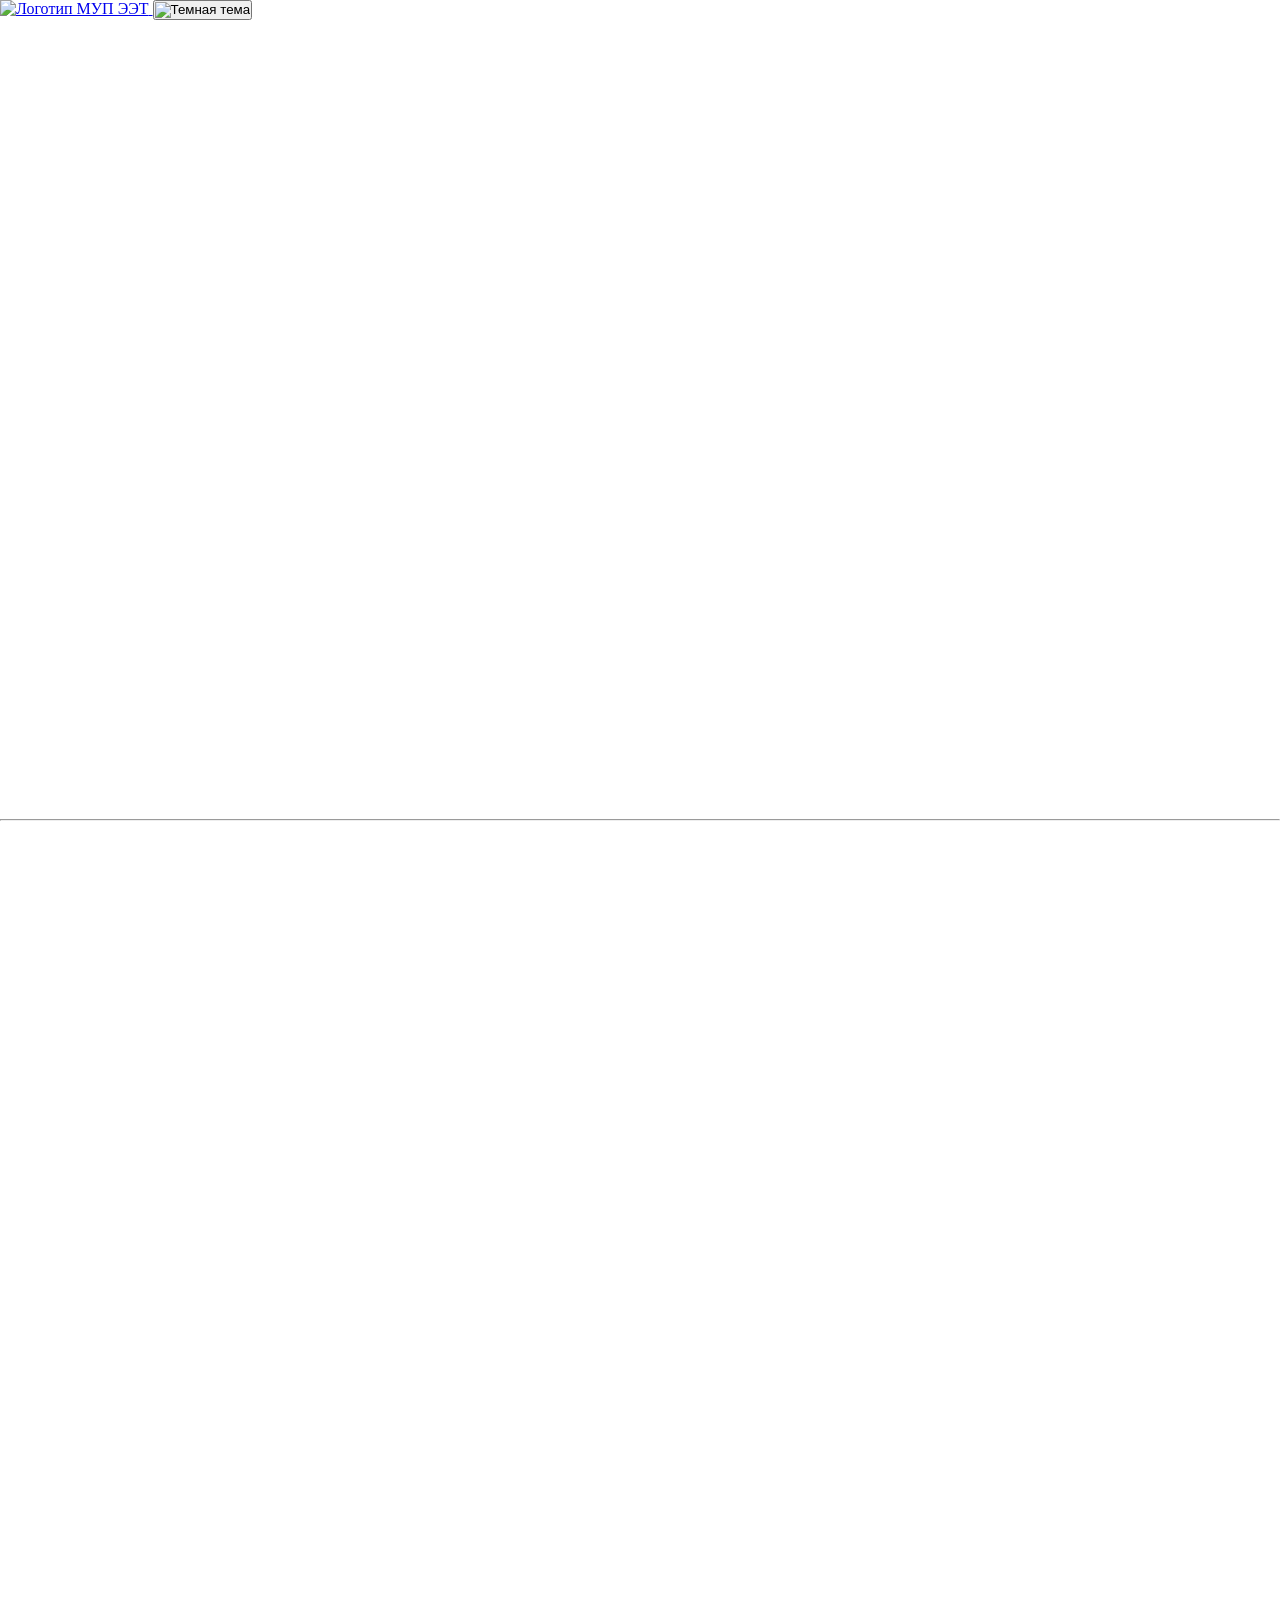
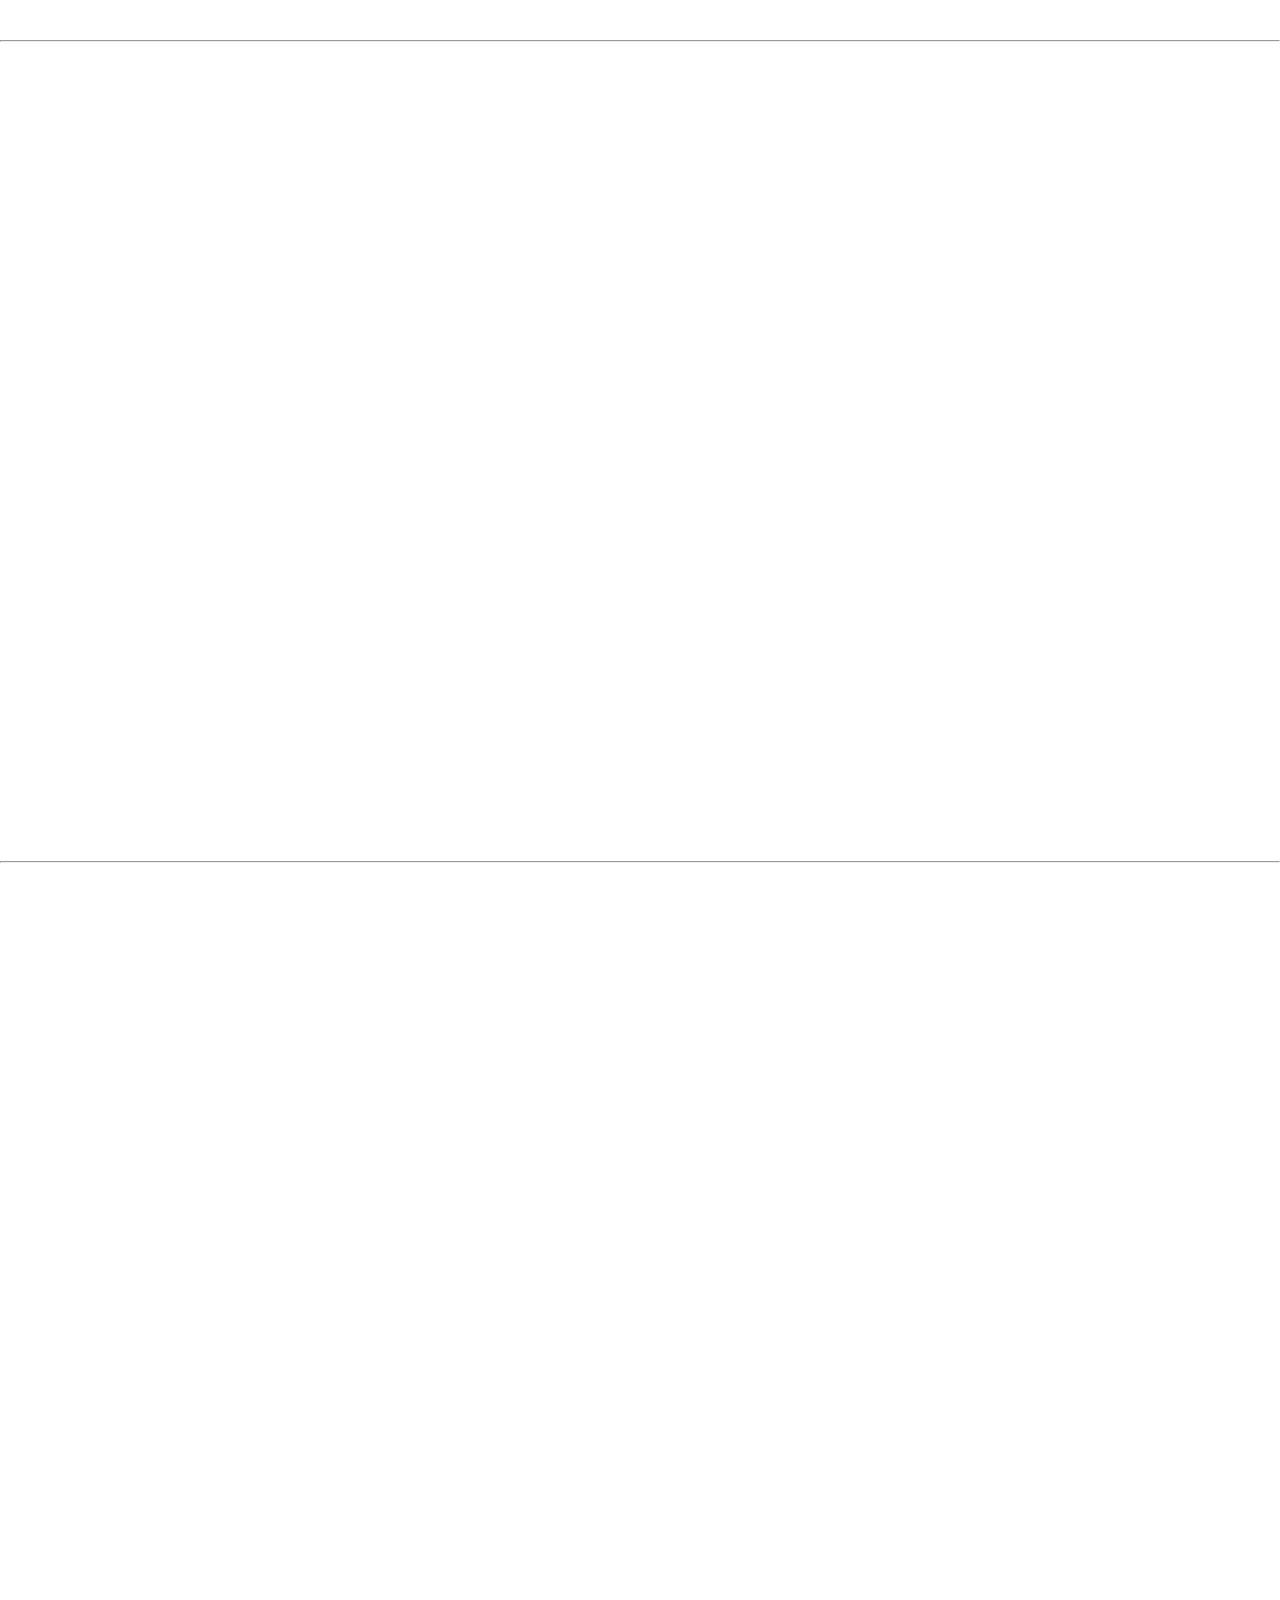
==== src/index.html @ e65d33ad "Initial commit" ====
<!doctype html>

<html lang="ru">
  <head>
    <meta charset="utf-8" />
    <title></title>
    <link rel="stylesheet" href="./assets/styles/style.css" />
  </head>
  <body>
    <header>
      <nav>
        <span id="empty-dark-mode"></span>
        <a href="./index.html" class="logo">
          <img
            class="logo"
            src="./assets/icons/logo-light.svg"
            alt="Логотип МУП ЭЭТ"
          />
        </a>
        <button id="dark-mode-button">
          <img
            id="dark-mode-icon"
            src="./assets/icons/dark-mode.svg"
            alt="Темная тема"
          />
        </button>
      </nav>
    </header>
    <main>
      <section class="screen-info"></section>
      <hr />
      <section class="screen-info"></section>
      <hr />
      <section class="screen-info"></section>
      <hr />
      <section class="screen-info"></section>
      <hr />
      <section class="screen-info"></section>
    </main>
    <footer></footer>

    <script src="./assets/scripts/indexScript.js"></script>
  </body>
</html>
---- src/assets/styles/style.css ----
:root {
}

* {
  box-sizing: border-box;
  margin: 0;
  padding: 0;
}

header {
  height: min(9dvh, 19dvw);
  position: fixed;
  display: flex;
}

nav {
  height: 100%;
}

.screen-info {
  height: 91dvh;
}
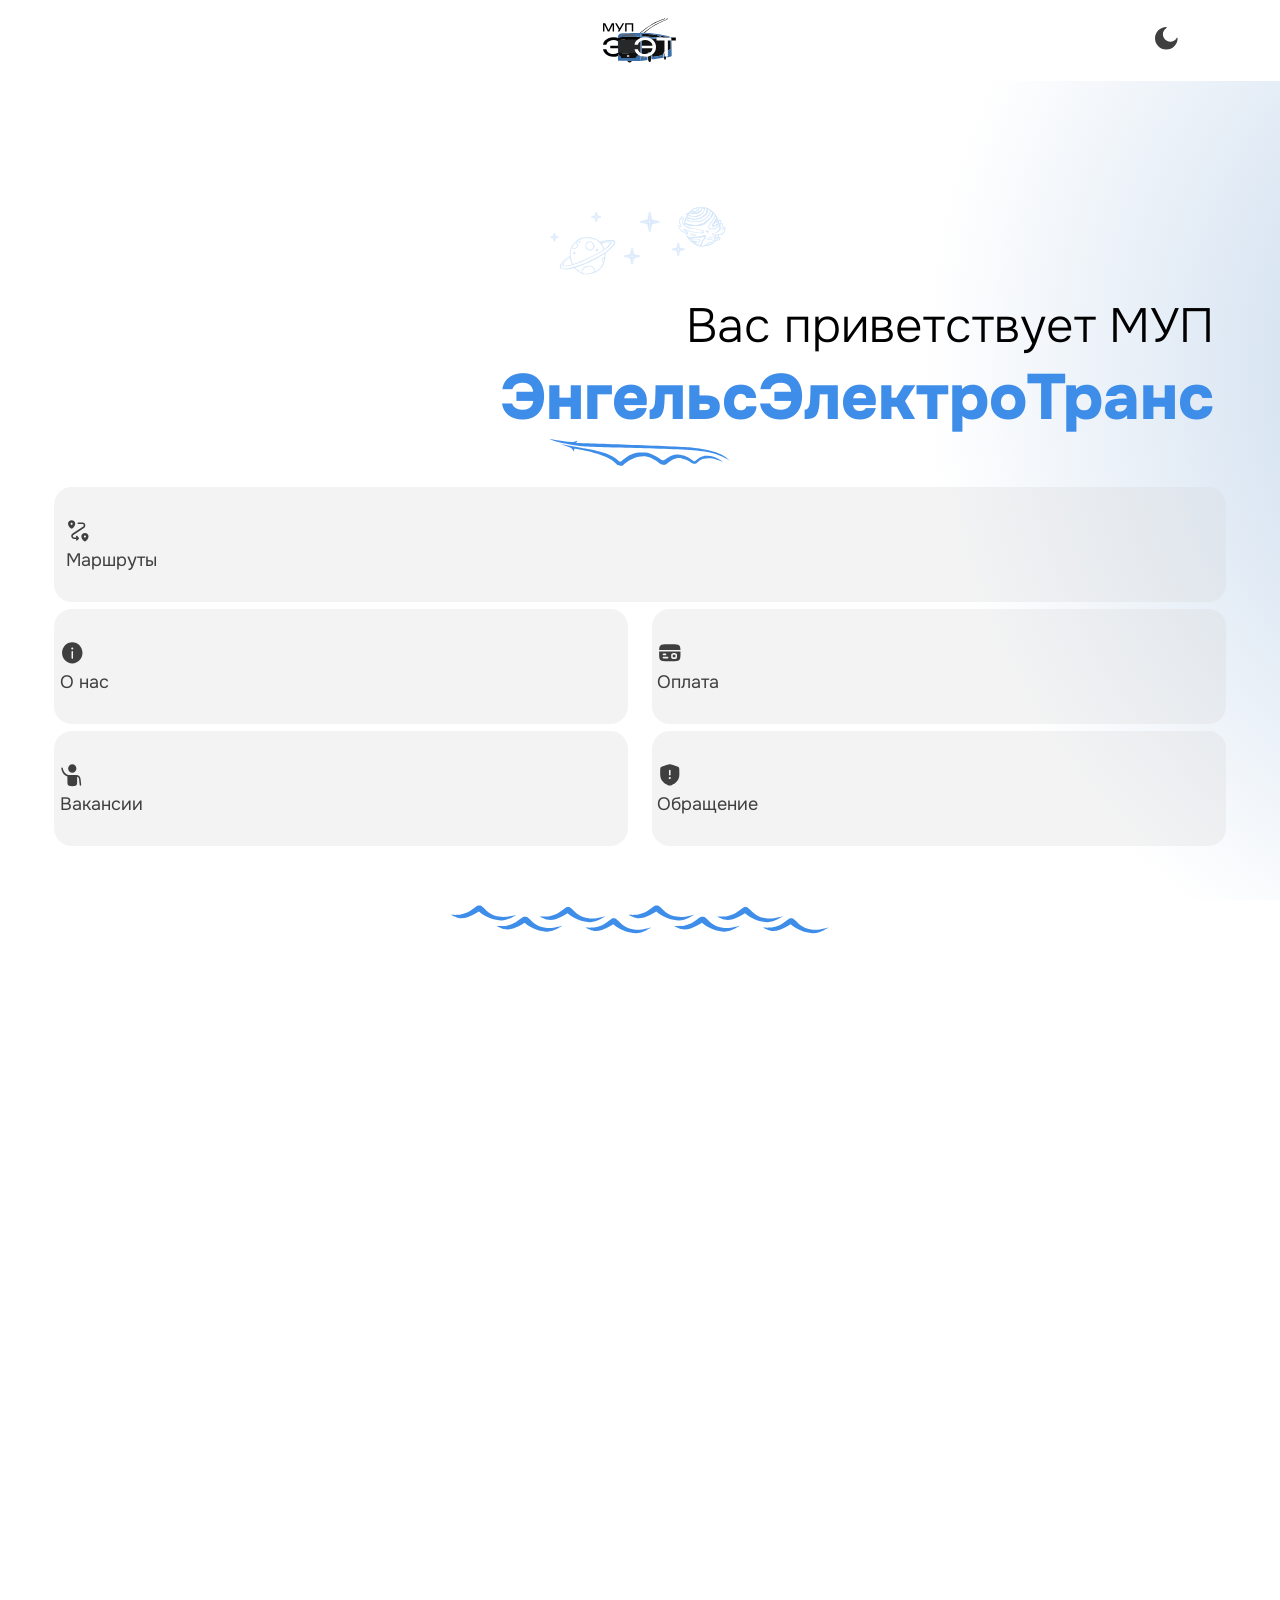
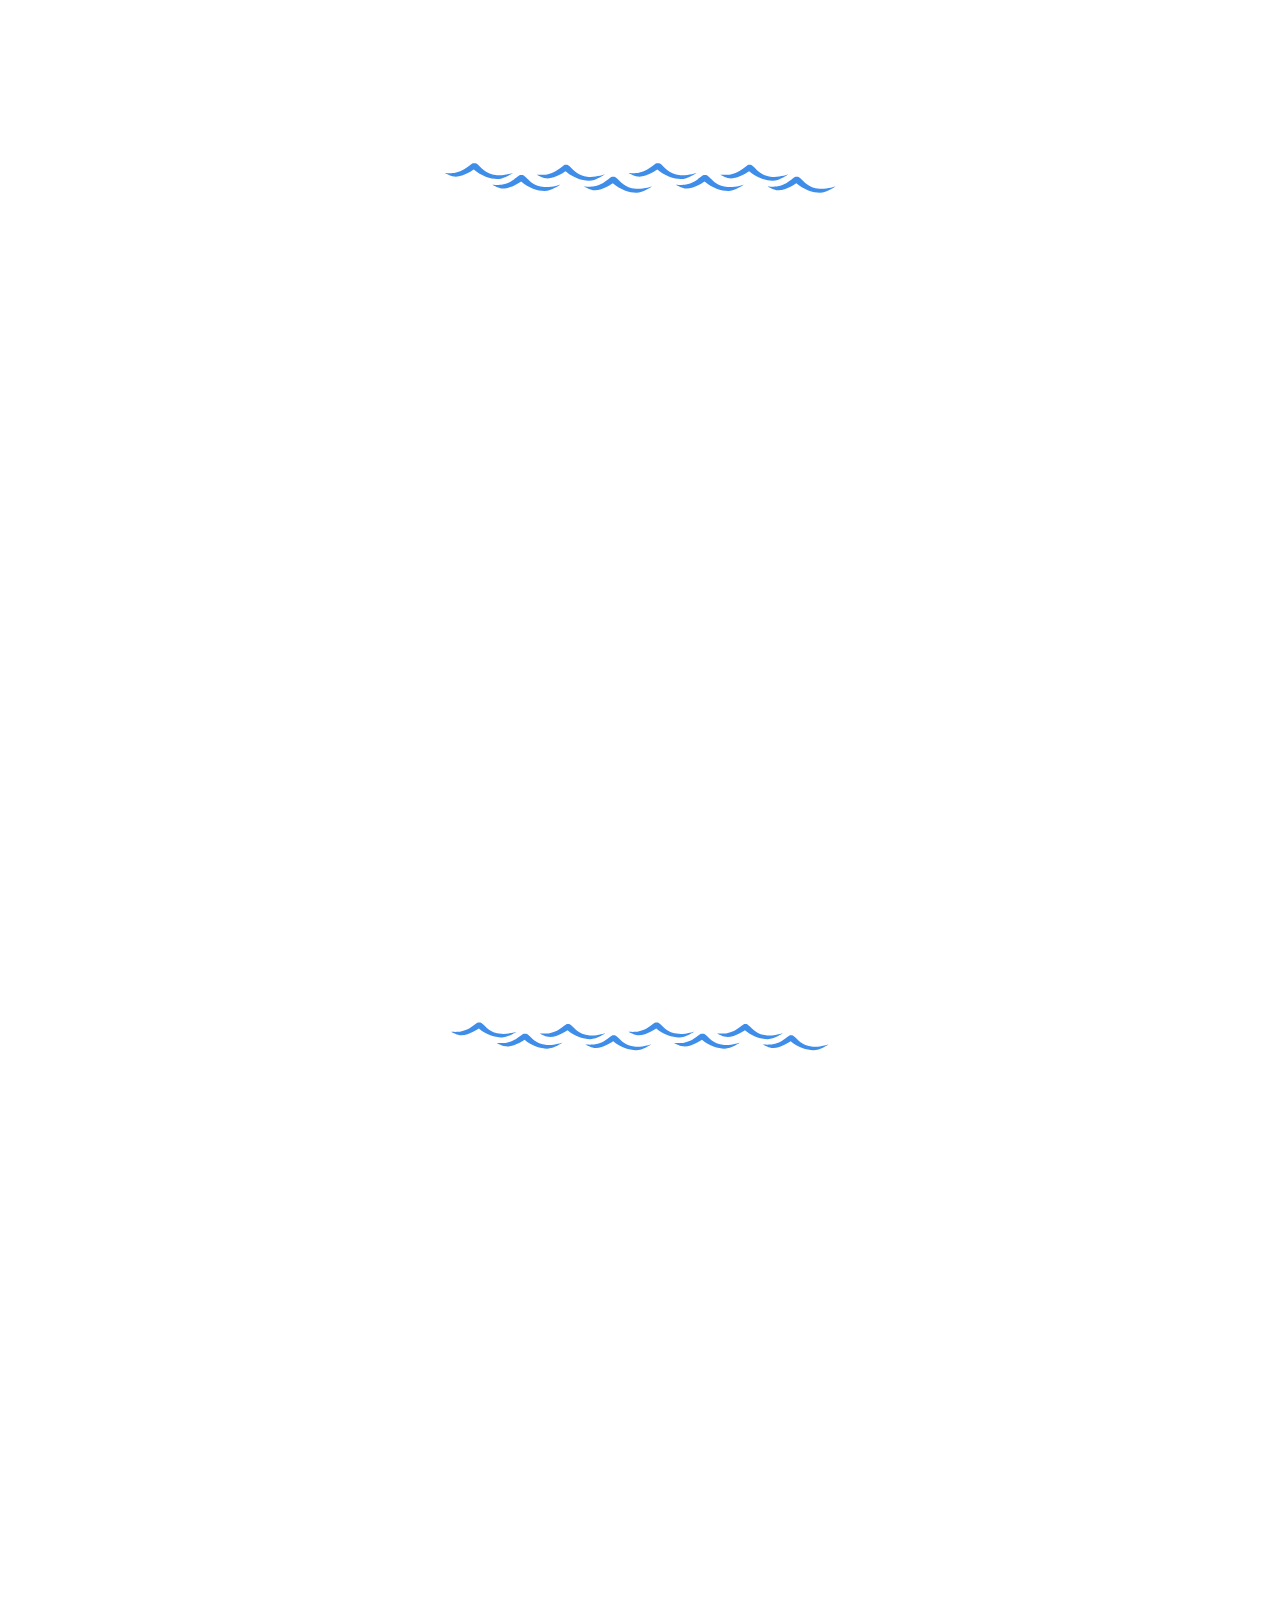
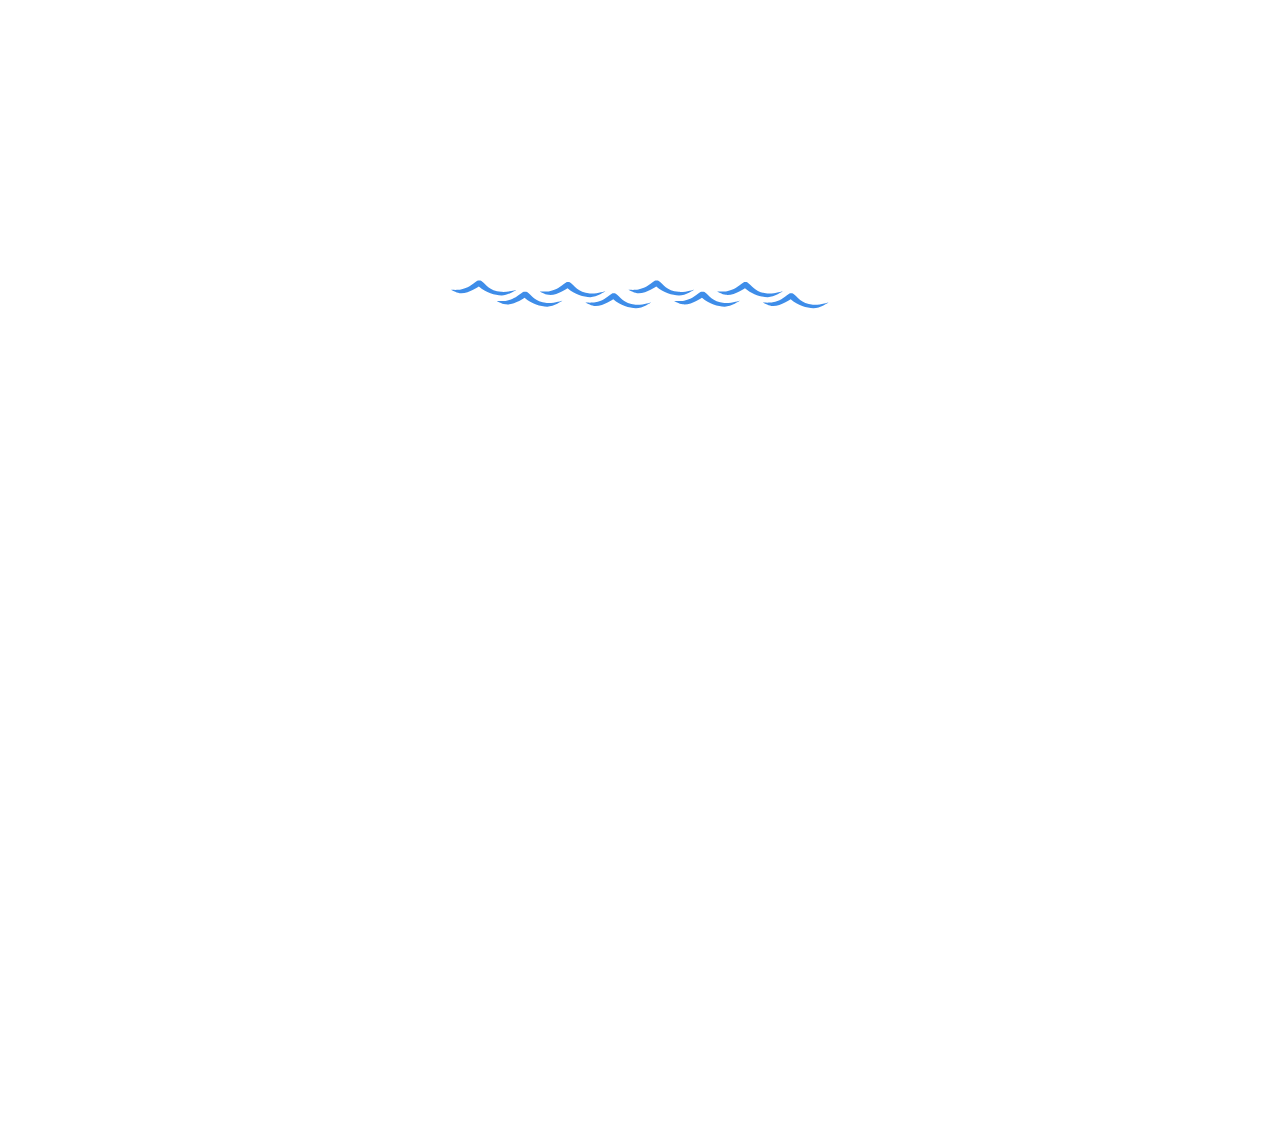
==== commit ab608ed6: "Add main section" ====
--- a/src/index.html
+++ b/src/index.html
@@ -9,7 +9,7 @@
   <body>
     <header>
       <nav>
-        <span id="empty-dark-mode"></span>
+        <div class="nav-button"></div>
         <a href="./index.html" class="logo">
           <img
             class="logo"
@@ -17,19 +17,56 @@
             alt="Логотип МУП ЭЭТ"
           />
         </a>
-        <button id="dark-mode-button">
+        <button class="nav-button" id="dark-mode-button">
           <img
             id="dark-mode-icon"
-            src="./assets/icons/dark-mode.svg"
+            src="./assets/icons/darkmode.svg"
             alt="Темная тема"
           />
         </button>
       </nav>
     </header>
     <main>
-      <section class="screen-info"></section>
+      <section class="screen-info" id="main-section">
+        <div id="main-title">
+          <img
+            id="main-title-background"
+            src="./assets/images/patterns.svg"
+            alt=""
+          />
+          <p>Вас приветствует МУП</p>
+          <h1>ЭнгельсЭлектроТранс</h1>
+          <img
+            id="main-title-delimiter"
+            src="./assets/images/Vector.svg"
+            alt=""
+          />
+        </div>
+        <div id="main-buttons">
+          <button id="routes-button">
+            <img src="./assets/icons/routing.svg" alt="Маршруты" />
+            <p>Маршруты</p>
+          </button>
+          <button id="about-button">
+            <img src="./assets/icons/info-circle.svg" alt="О нас" />
+            <p>О нас</p>
+          </button>
+          <button id="payment-button">
+            <img src="./assets/icons/card.svg" alt="Оплата" />
+            <p>Оплата</p>
+          </button>
+          <button id="jobs-button">
+            <img src="./assets/icons/user-hand-up.svg" alt="Вакансии" />
+            <p>Вакансии</p>
+          </button>
+          <button id="request-button">
+            <img src="./assets/icons/shield-warning.svg" alt="Обращение" />
+            <p>Обращение</p>
+          </button>
+        </div>
+      </section>
       <hr />
-      <section class="screen-info"></section>
+      <section class="screen-info" id="about-section"></section>
       <hr />
       <section class="screen-info"></section>
       <hr />
--- a/src/assets/styles/style.css
+++ b/src/assets/styles/style.css
@@ -1,22 +1,141 @@
+@font-face {
+  font-family: "Onest";
+  src: url("../fonts/Onest-VariableFont_wght.ttf") format("truetype");
+  font-style: normal;
+  font-weight: 100 900;
+  font-display: fallback;
+}
+
 :root {
 }
 
 * {
+  font-family: "Onest", "Arial", sans-serif;
   box-sizing: border-box;
   margin: 0;
   padding: 0;
 }
 
+button {
+  border: none;
+  background: none;
+}
+
 header {
   height: min(9dvh, 19dvw);
-  position: fixed;
-  display: flex;
+  width: 100%;
 }
 
 nav {
+  padding: min(4%, 2dvh) 8%;
+  height: 100%;
+  display: flex;
+  justify-content: space-between;
+  align-items: center;
+}
+
+.logo {
   height: 100%;
 }
 
+.nav-button {
+  width: min(5%, 2.5dvh);
+}
+
+.nav-button img {
+  width: 100%;
+}
+
+main {
+  display: flex;
+  flex-direction: column;
+  justify-content: center;
+  gap: 5px;
+}
+
+hr {
+  border: none;
+  background-image: url("../images/divider.svg");
+  background-repeat: no-repeat;
+  background-size: contain;
+  background-position: center center;
+  height: min(3.25dvh, 4.5rem);
+}
+
 .screen-info {
+  display: flex;
+  flex-direction: column;
+  gap: min(4%, 2dvh);
   height: 91dvh;
+  padding: min(6%, 6dvh);
 }
+
+#main-title {
+  height: 47%;
+  display: flex;
+  padding: 6% 1%;
+  flex-direction: column;
+}
+
+#main-title p,
+#main-title h1 {
+  text-align: end;
+}
+
+#main-title p {
+  font-size: 3rem;
+  font-weight: 300;
+}
+
+#main-title h1 {
+  font-size: 4rem;
+  font-weight: 800;
+  color: #3e8de9;
+}
+
+#main-title-background {
+  max-height: 46.5%;
+}
+
+#main-title-delimiter {
+  max-height: 13.75%;
+}
+
+#main-buttons {
+  height: 53%;
+  display: grid;
+  grid-template-columns: repeat(2, 1fr);
+  grid-template-rows: repeat(3, 1fr);
+  gap: 2%;
+}
+
+#main-buttons button {
+  padding: 1%;
+  background-color: rgba(210, 210, 210, 0.28);
+  border-radius: min(3rem, 2dvh);
+  display: flex;
+  flex-direction: column;
+  justify-content: center;
+  gap: 5%;
+  color: #3f3f3f;
+}
+
+#main-buttons button p {
+  font-size: min(2rem, 2dvh);
+}
+
+#main-buttons button img {
+  height: max(22.5%, 2dvw);
+}
+
+#routes-button {
+  grid-column: span 2;
+}
+
+#main-section {
+  background-image: radial-gradient(
+    circle at 125% 35%,
+    rgba(112, 157, 207, 0.5),
+    #fff 40%
+  );
+}
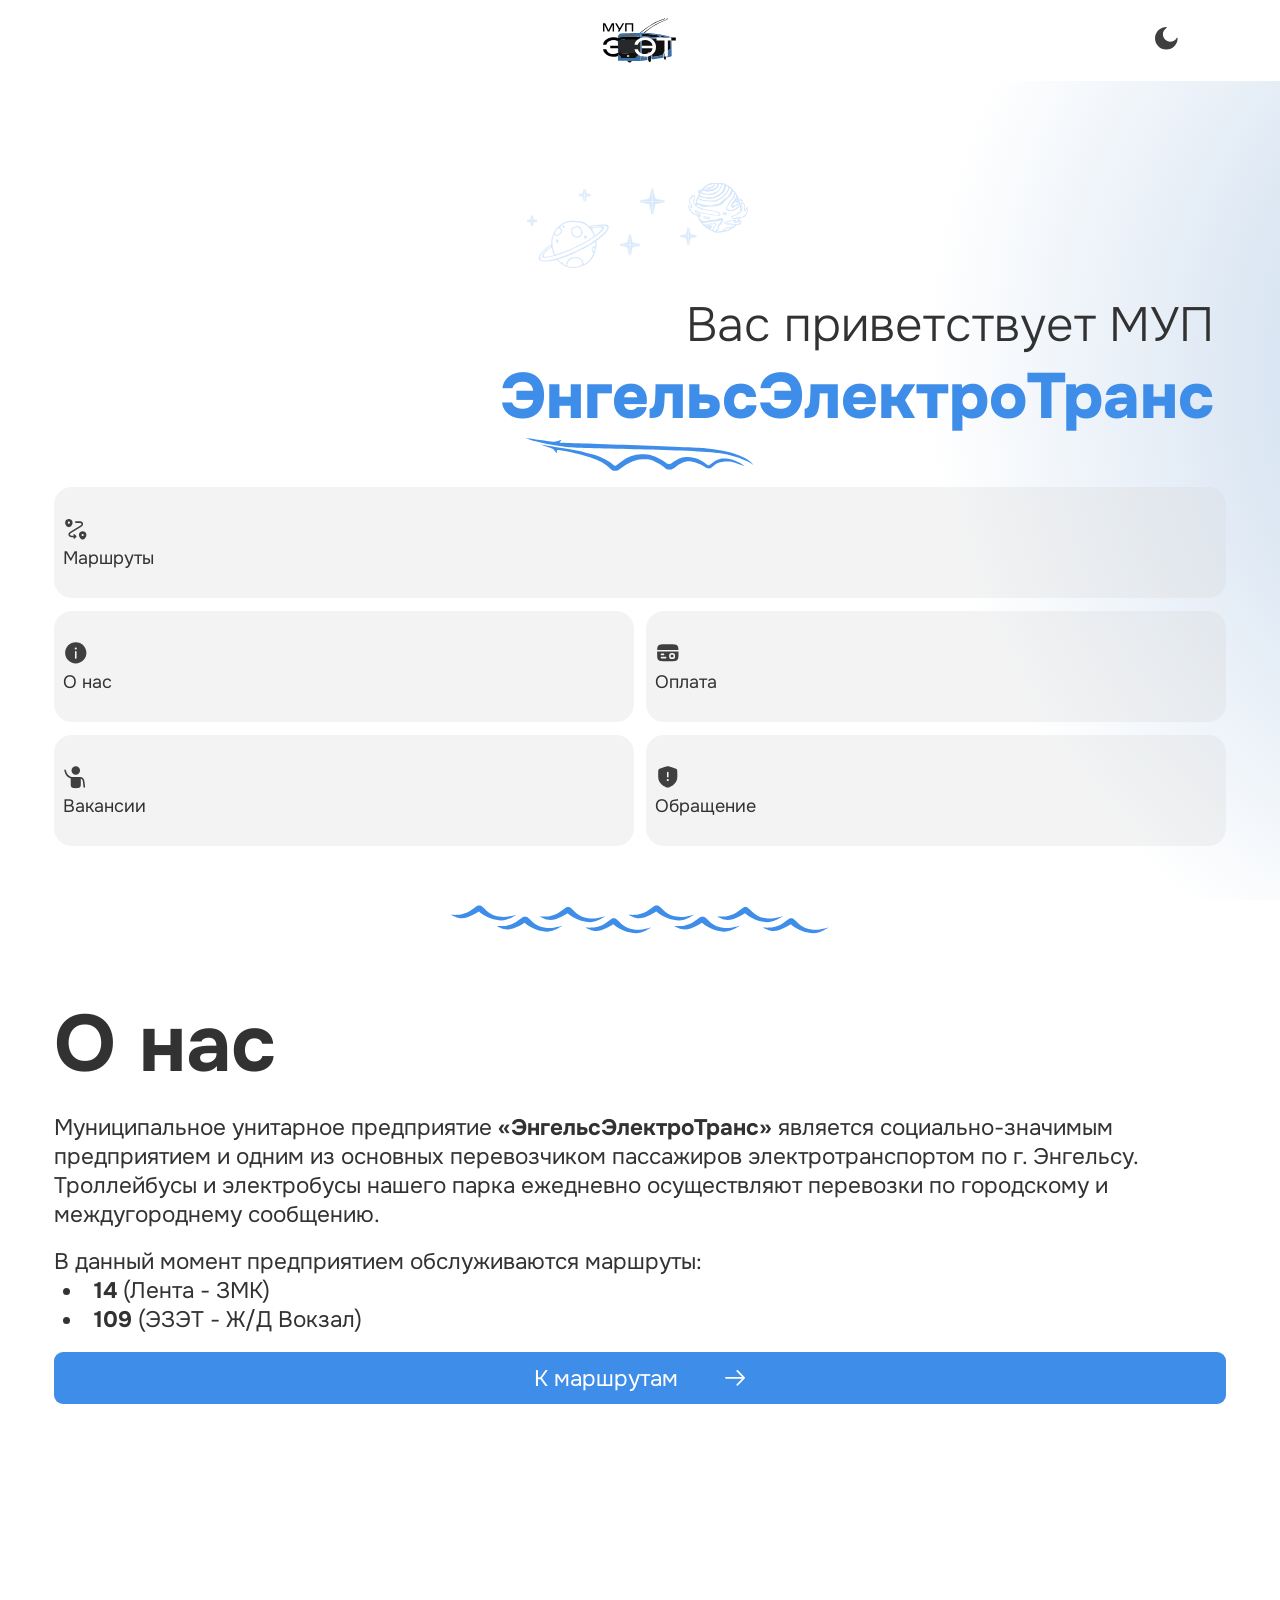
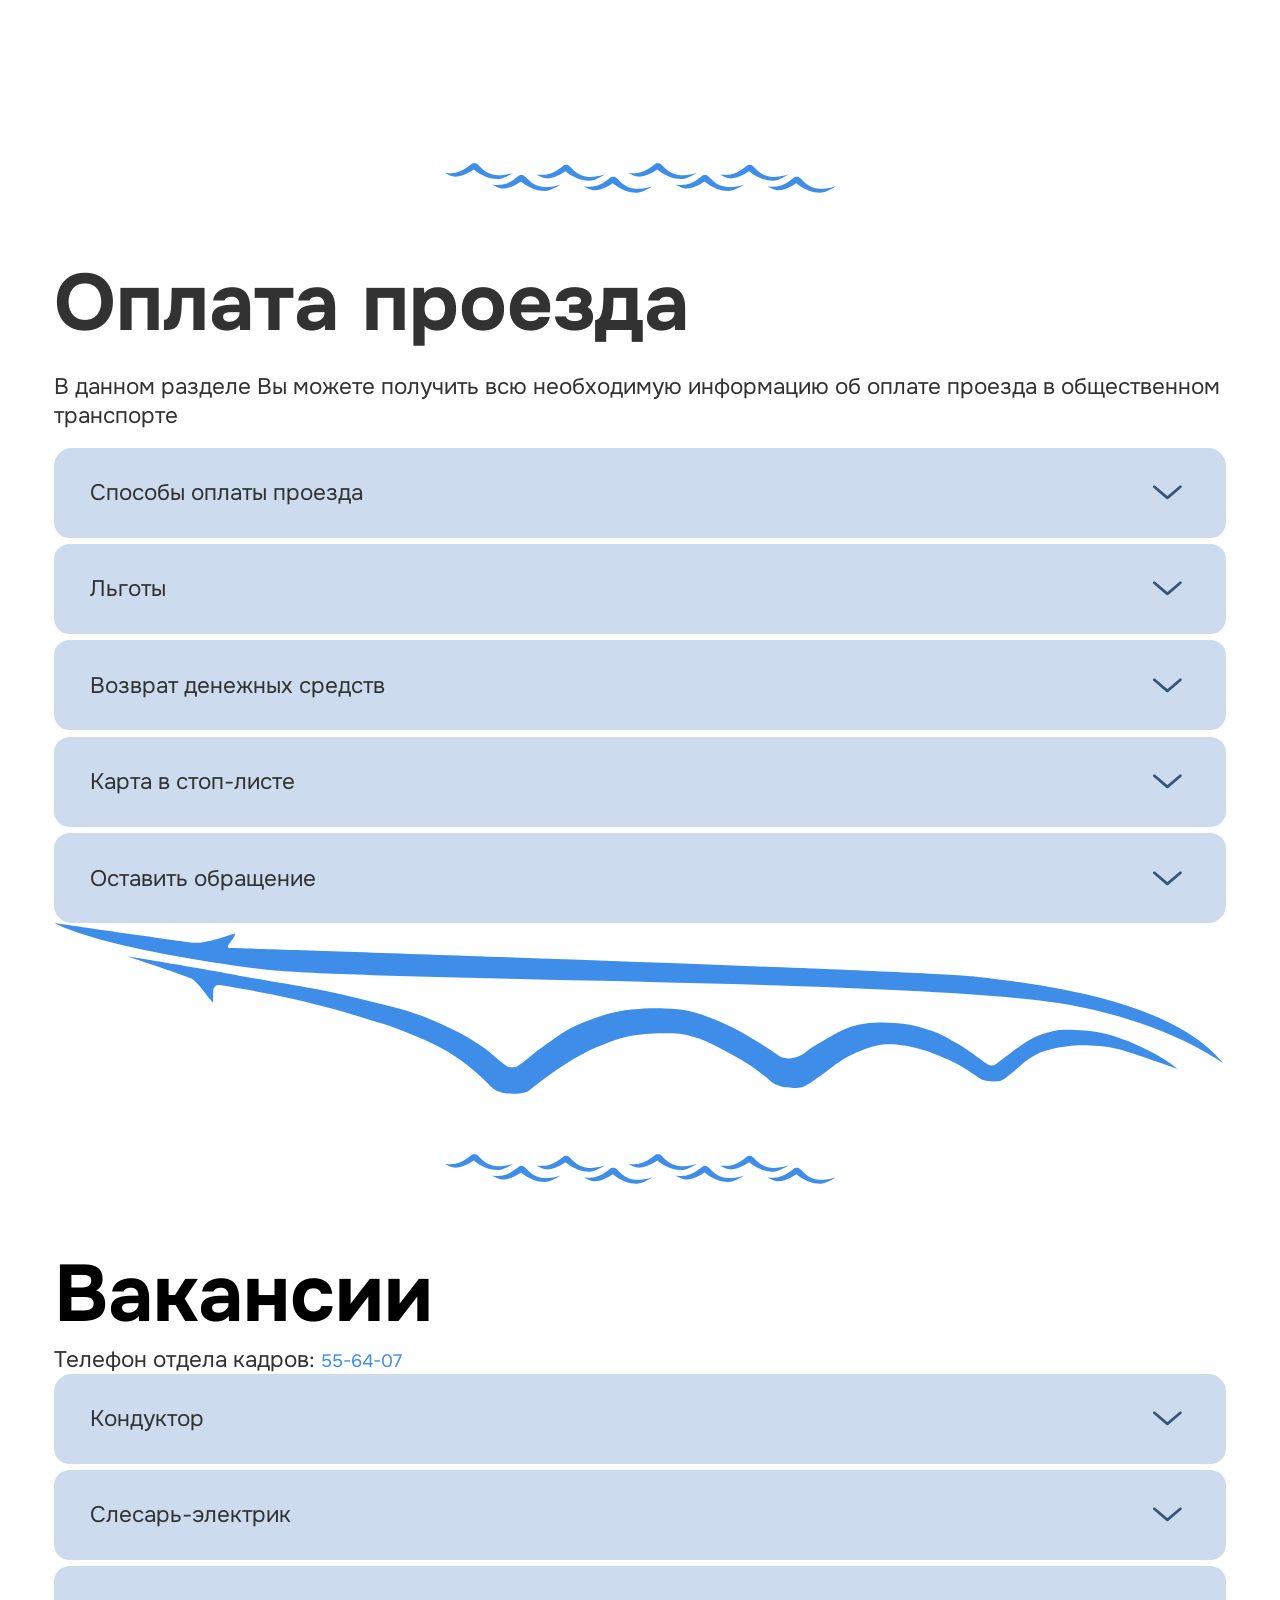
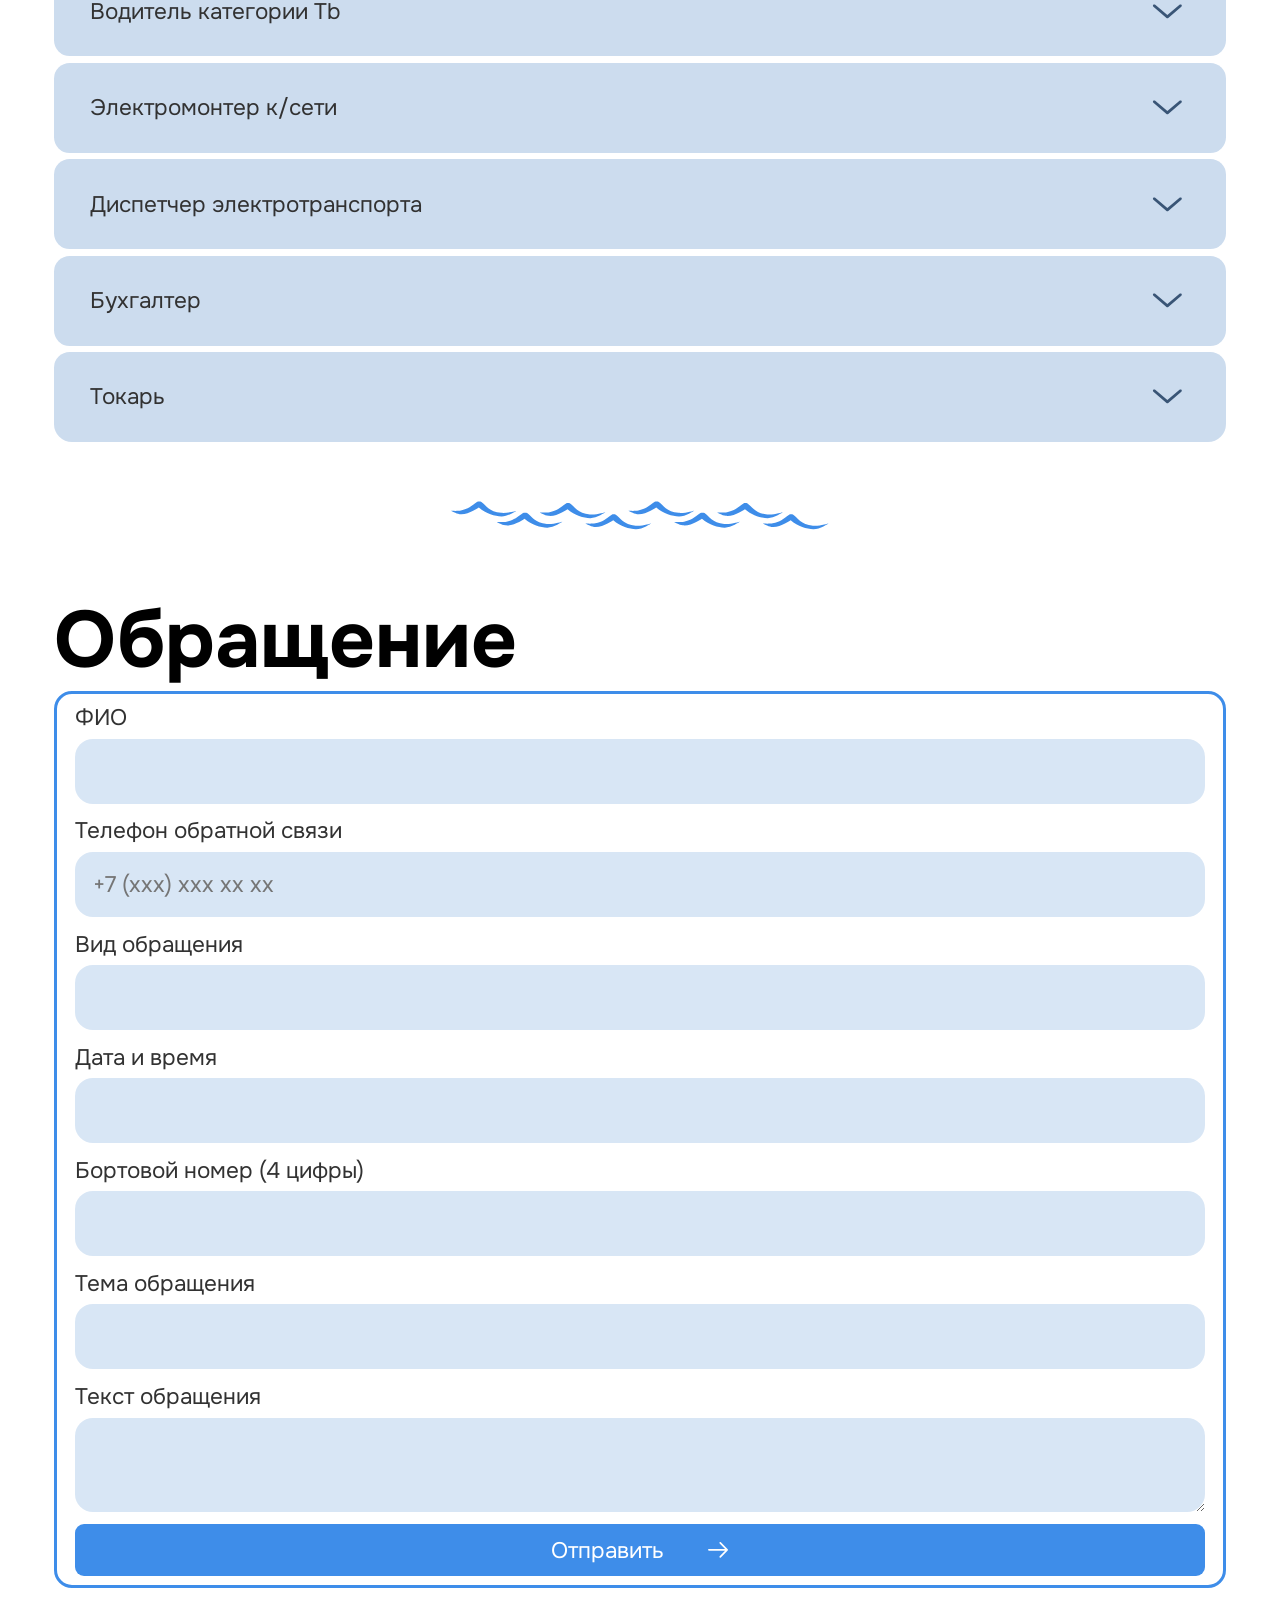
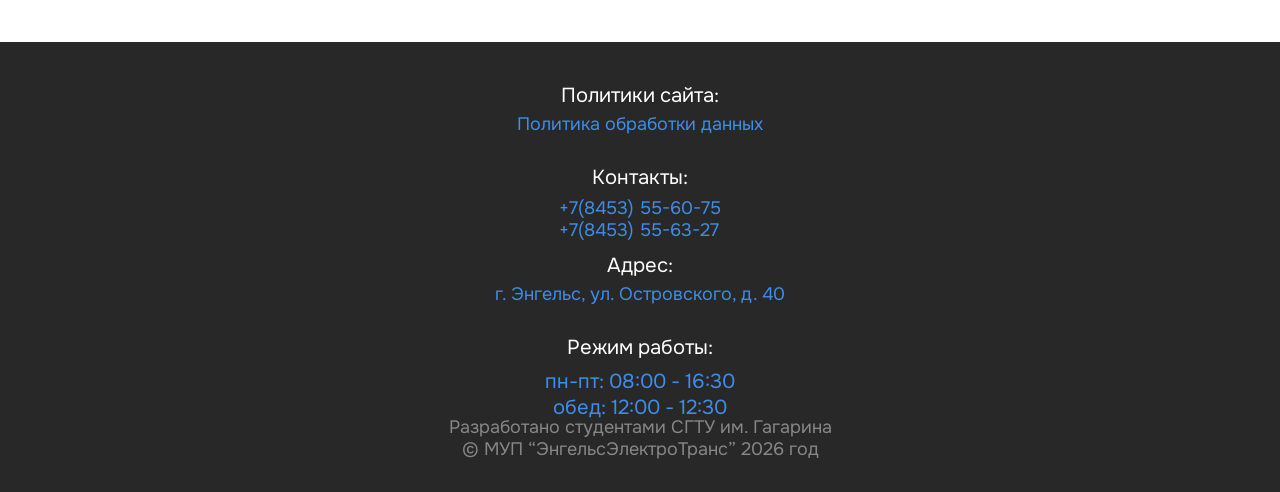
==== commit dbddba52: "Make primary main page layout" ====
--- a/src/index.html
+++ b/src/index.html
@@ -66,15 +66,245 @@
         </div>
       </section>
       <hr />
-      <section class="screen-info" id="about-section"></section>
+      <section class="screen-info" id="about-section">
+        <div id="about-info">
+          <h1>О нас</h1>
+          <div id="about-text">
+            <p>
+              Муниципальное унитарное предприятие
+              <b>«ЭнгельсЭлектроТранс»</b> является социально-значимым
+              предприятием и одним из основных перевозчиком пассажиров
+              электротранспортом по г. Энгельсу. Троллейбусы и электробусы
+              нашего парка ежедневно осуществляют перевозки по городскому и
+              междугороднему сообщению.
+            </p>
+            <div>
+              <p>В данный момент предприятием обслуживаются маршруты:</p>
+              <ul>
+                <li><b>14</b> (Лента - ЗМК)</li>
+                <li><b>109</b> (ЭЗЭТ - Ж/Д Вокзал)</li>
+              </ul>
+            </div>
+          </div>
+          <button>
+            К маршрутам
+            <img src="./assets/icons/right-arrow.svg" alt="" />
+          </button>
+        </div>
+        <div id="about-gallery">
+          <div id="about-gallery-carousel">
+            <img src="./assets/images/example.png" alt="" /><img
+              src="./assets/images/example.png"
+              alt=""
+            /><img src="./assets/images/example.png" alt="" /><img
+              src="./assets/images/example.png"
+              alt=""
+            /><img src="./assets/images/example.png" alt="" /><img
+              src="./assets/images/example.png"
+              alt=""
+            />
+          </div>
+        </div>
+      </section>
       <hr />
-      <section class="screen-info"></section>
+      <section class="screen-info" id="payment-info-section">
+        <div id="payment-info">
+          <h1>Оплата проезда</h1>
+          <p>
+            В данном разделе Вы можете получить всю необходимую информацию об
+            оплате проезда в общественном транспорте
+          </p>
+        </div>
+        <div class="tabs-container">
+          <div class="tab">
+            <button class="tab-button">
+              <p>Способы оплаты проезда</p>
+              <img src="./assets/icons/arrow-down.svg" alt="" />
+            </button>
+            <p class="tab-text"></p>
+          </div>
+          <div class="tab">
+            <button class="tab-button">
+              <p>Льготы</p>
+              <img src="./assets/icons/arrow-down.svg" alt="" />
+            </button>
+            <p class="tab-text"></p>
+          </div>
+          <div class="tab">
+            <button class="tab-button">
+              <p>Возврат денежных средств</p>
+              <img src="./assets/icons/arrow-down.svg" alt="" />
+            </button>
+            <p class="tab-text"></p>
+          </div>
+          <div class="tab">
+            <button class="tab-button">
+              <p>Карта в стоп-листе</p>
+              <img src="./assets/icons/arrow-down.svg" alt="" />
+            </button>
+            <p class="tab-text"></p>
+          </div>
+          <div class="tab">
+            <button class="tab-button">
+              <p>Оставить обращение</p>
+              <img src="./assets/icons/arrow-down.svg" alt="" />
+            </button>
+            <p class="tab-text"></p>
+          </div>
+        </div>
+        <img
+          id="main-title-delimiter"
+          src="./assets/images/Vector.svg"
+          alt=""
+        />
+      </section>
       <hr />
-      <section class="screen-info"></section>
+      <section class="screen-info" id="jobs-section">
+        <h1>Вакансии</h1>
+        <p>Телефон отдела кадров: <a href="tel:556407">55-64-07</a></p>
+        <div class="tabs-container">
+          <div class="tab">
+            <button class="tab-button">
+              <p>Кондуктор</p>
+              <img src="./assets/icons/arrow-down.svg" alt="" />
+            </button>
+            <p class="tab-text"></p>
+          </div>
+          <div class="tab">
+            <button class="tab-button">
+              <p>Слесарь-электрик</p>
+              <img src="./assets/icons/arrow-down.svg" alt="" />
+            </button>
+            <p class="tab-text"></p>
+          </div>
+          <div class="tab">
+            <button class="tab-button">
+              <p>Водитель категории Tb</p>
+              <img src="./assets/icons/arrow-down.svg" alt="" />
+            </button>
+            <p class="tab-text">
+              Зарплата: от 70 000 руб.<br />
+              Режим работы: сменная<br />
+              Требования: от 18 лет, образование<br />
+              Обязанности: Безопасное управление.
+            </p>
+          </div>
+          <div class="tab">
+            <button class="tab-button">
+              <p>Электромонтер к/сети</p>
+              <img src="./assets/icons/arrow-down.svg" alt="" />
+            </button>
+            <p class="tab-text"></p>
+          </div>
+          <div class="tab">
+            <button class="tab-button">
+              <p>Диспетчер электротранспорта</p>
+              <img src="./assets/icons/arrow-down.svg" alt="" />
+            </button>
+            <p class="tab-text"></p>
+          </div>
+          <div class="tab">
+            <button class="tab-button">
+              <p>Бухгалтер</p>
+              <img src="./assets/icons/arrow-down.svg" alt="" />
+            </button>
+            <p class="tab-text"></p>
+          </div>
+          <div class="tab">
+            <button class="tab-button">
+              <p>Токарь</p>
+              <img src="./assets/icons/arrow-down.svg" alt="" />
+            </button>
+            <p class="tab-text"></p>
+          </div>
+        </div>
+      </section>
       <hr />
-      <section class="screen-info"></section>
+      <section class="screen-info" id="request-section">
+        <h1>Обращение</h1>
+        <form action="">
+          <fieldset>
+            <div class="input-field">
+              <label for="request-name">ФИО</label>
+              <input type="text" id="request-name" />
+            </div>
+
+            <div class="input-field">
+              <label for="request-phone">Телефон обратной связи</label>
+              <input
+                type="text"
+                id="request-phone"
+                placeholder="+7 (ххх) ххх хх хх"
+              />
+            </div>
+
+            <div class="input-field">
+              <label for="request-type">Вид обращения</label>
+              <input type="text" id="request-type" />
+            </div>
+
+            <div class="input-field">
+              <label for="request-datetime">Дата и время</label>
+              <input type="text" id="request-datetime" />
+            </div>
+
+            <div class="input-field">
+              <label for="request-number">Бортовой номер (4 цифры)</label>
+              <input type="text" id="request-number" />
+            </div>
+
+            <div class="input-field">
+              <label for="request-subject">Тема обращения</label>
+              <input type="text" id="request-subject" />
+            </div>
+
+            <div class="input-field">
+              <label for="request-text">Текст обращения</label>
+              <textarea name="" id="request-text"></textarea>
+            </div>
+
+            <button>
+              Отправить
+              <img src="./assets/icons/right-arrow.svg" alt="" />
+            </button>
+          </fieldset>
+        </form>
+      </section>
     </main>
-    <footer></footer>
+    <footer>
+      <div id="footer-about">
+        <div class="footer-info-block">
+          <p>Политики сайта:</p>
+          <a href="">Политика обработки данных</a>
+        </div>
+        <address>
+          <div class="footer-info-block">
+            <p>Контакты:</p>
+            <div>
+              <a href="tel:+78453556075">+7(8453) 55-60-75</a>
+              <a href="tel:+78453556327">+7(8453) 55-63-27</a>
+            </div>
+          </div>
+          <div class="footer-info-block">
+            <p>Адрес:</p>
+            <a href="https://maps.google.com"
+              >г. Энгельс, ул. Островского, д. 40</a
+            >
+          </div>
+        </address>
+        <div class="footer-info-block">
+          <p>Режим работы:</p>
+          <p class="as-link">
+            пн-пт: 08:00 - 16:30<br />
+            обед: 12:00 - 12:30
+          </p>
+        </div>
+      </div>
+      <div id="footer-info">
+        <p>Разработано студентами СГТУ им. Гагарина</p>
+        <p>© МУП “ЭнгельсЭлектроТранс” 2026 год</p>
+      </div>
+    </footer>
 
     <script src="./assets/scripts/indexScript.js"></script>
   </body>
--- a/src/assets/styles/style.css
+++ b/src/assets/styles/style.css
@@ -19,6 +19,17 @@
 button {
   border: none;
   background: none;
+}
+
+a,
+a:visited {
+  font-size: min(2rem, 2dvh);
+  color: #3e8de9;
+  text-decoration: none;
+}
+
+address {
+  font-style: normal;
 }
 
 header {
@@ -73,7 +84,7 @@
 #main-title {
   height: 47%;
   display: flex;
-  padding: 6% 1%;
+  padding: min(5%, 5dvh) 1%;
   flex-direction: column;
 }
 
@@ -106,11 +117,11 @@
   display: grid;
   grid-template-columns: repeat(2, 1fr);
   grid-template-rows: repeat(3, 1fr);
-  gap: 2%;
+  gap: min(2dvh, 1dvw);
 }
 
 #main-buttons button {
-  padding: 1%;
+  padding: min(4%, 1dvh);
   background-color: rgba(210, 210, 210, 0.28);
   border-radius: min(3rem, 2dvh);
   display: flex;
@@ -125,7 +136,7 @@
 }
 
 #main-buttons button img {
-  height: max(22.5%, 2dvw);
+  height: max(25%, 2dvw);
 }
 
 #routes-button {
@@ -139,3 +150,237 @@
     #fff 40%
   );
 }
+
+footer {
+  height: 50dvh;
+  background-color: #282828;
+  padding: min(6%, 3dvh) 1%;
+  display: grid;
+  grid-template-rows: auto auto;
+  align-items: center;
+}
+
+footer a {
+  display: block;
+}
+
+#footer-info {
+  font-size: min(2rem, 2dvh);
+  color: #878787;
+}
+
+#footer-info p {
+  text-align: center;
+}
+
+#footer-about {
+  width: 100%;
+  display: grid;
+  grid-template-rows: repeat(3, auto);
+  gap: min(2%, 1dvh);
+  color: #fff;
+}
+
+.footer-info-block p {
+  text-align: center;
+  font-size: min(2.25rem, 2.25dvh);
+}
+
+.footer-info-block {
+  display: grid;
+  grid-template-rows: auto auto;
+  justify-content: center;
+  gap: min(10%, 1dvh);
+}
+
+.footer-info-block,
+#footer-about address {
+  padding: min(2%, 1dvh);
+}
+
+.as-link {
+  color: #3e8de9;
+  font-size: min(1.75rem, 1.75dvh);
+}
+
+#about-section,
+#payment-info-section,
+#jobs-section {
+  justify-content: space-between;
+}
+
+section h1 {
+  font-size: 5rem;
+}
+
+section p,
+section li,
+section button,
+section div {
+  font-size: min(2.5rem, 2.5dvh);
+  color: #323232;
+}
+
+#about-text {
+  display: grid;
+  grid-template-rows: repeat(2, auto);
+  gap: 2dvh;
+}
+
+#about-info {
+  display: grid;
+  grid-template-rows: repeat(3, auto);
+  gap: 2dvh;
+}
+
+#about-info button,
+fieldset button {
+  padding: min(5%, 1.25dvh) min(4%, 1dvh);
+  background-color: #3e8de9;
+  border-radius: min(1.5rem, 1dvh);
+  color: #fff;
+  display: flex;
+  justify-content: center;
+  align-items: center;
+  gap: 4%;
+}
+
+#about-info button img,
+fieldset button img {
+  height: min(1.75rem, 1.75dvh);
+}
+
+ul {
+  list-style-position: inside;
+  padding-inline-start: min(4%, 1dvh);
+}
+
+#about-gallery {
+  border-radius: min(3rem, 2dvh);
+  position: relative;
+  overflow: hidden;
+}
+
+#about-gallery-carousel {
+  position: absolute;
+  width: fit-content;
+}
+
+#payment-info-section,
+#jobs-section {
+  min-height: 91dvh;
+  height: auto;
+}
+
+#payment-info {
+  display: grid;
+  grid-template-rows: repeat(3, auto);
+  gap: 2dvh;
+}
+
+.tabs-container {
+  display: grid;
+  grid-template-rows: repeat(5, auto);
+  gap: max(0.5dvh, 0.5dvw);
+}
+
+.tab {
+  background-color: #ccdcee;
+  border-radius: min(1.75rem, 1.75dvh);
+  position: relative;
+  transition: background-color 0.5s ease-in-out;
+}
+
+.tab:first-child {
+  border-radius: min(3rem, 2dvh) min(3rem, 2dvh) min(1.75rem, 1.75dvh)
+    min(1.75rem, 1.75dvh);
+}
+
+.tab:last-child {
+  border-radius: min(1.75rem, 1.75dvh) min(1.75rem, 1.75dvh) min(3rem, 2dvh)
+    min(3rem, 2dvh);
+}
+
+.tab-button {
+  width: 100%;
+  display: flex;
+  justify-content: space-between;
+  align-items: center;
+  padding: min(5%, 2.5dvh) min(6%, 4dvh);
+}
+
+.tab-button img {
+  width: min(5%, 5dvh);
+  transition: transform 0.5s ease-in-out;
+}
+
+.tab-button p {
+  text-align: center;
+}
+
+.tab-text {
+  padding-inline: min(6%, 4dvh);
+  max-height: 0;
+  overflow: hidden;
+  transition: max-height 0.5s ease-in-out;
+}
+
+.tab.active {
+  background-color: #6189b8;
+}
+
+.tab.active button p,
+.tab.active p {
+  color: #fff;
+}
+
+.tab.active button p {
+  font-weight: 600;
+}
+
+.tab.active img {
+  transform: rotate(180deg);
+}
+
+#request-section {
+  min-height: 91dvh;
+  height: auto;
+}
+
+form,
+fieldset {
+  height: 100%;
+}
+
+fieldset {
+  display: flex;
+  flex-direction: column;
+  justify-content: start;
+  border-color: #3e8de9;
+  border-style: solid;
+  border-width: max(3px, 0.25dvh);
+  border-radius: min(3rem, 2dvh);
+  padding: min(2%, 1dvh) min(4%, 2dvh);
+  gap: min(2dvh, 1dvw);
+}
+
+.input-field {
+  display: grid;
+  grid-template-rows: repeat(2, auto);
+  gap: min(1dvh, 0.5dvw);
+}
+
+.input-field label {
+  font-size: min(2.5rem, 2.5dvh);
+}
+
+.input-field input,
+textarea {
+  background-color: #d8e6f5;
+  border-width: 0;
+  border-radius: min(3rem, 2dvh);
+  min-height: 5.5dvh;
+  width: 100%;
+  font-size: 100%;
+  padding: min(4%, 2dvh);
+}
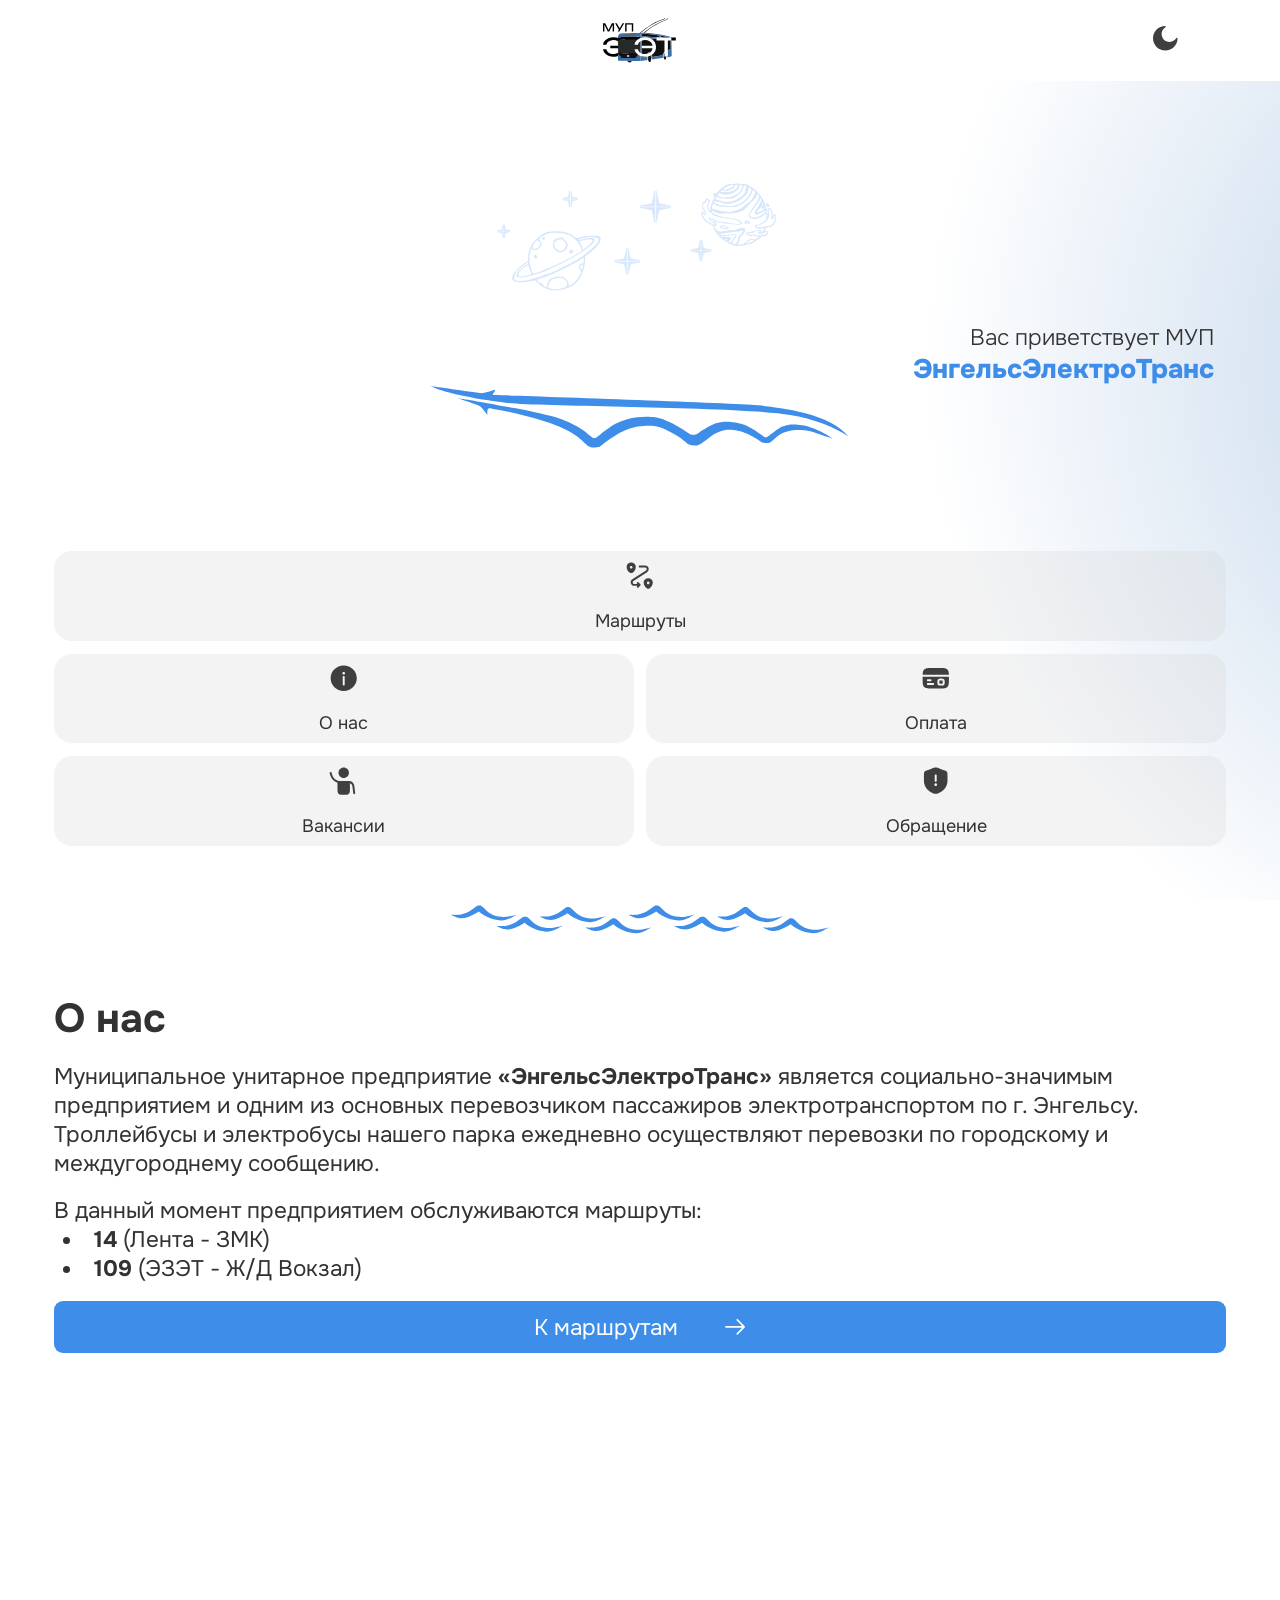
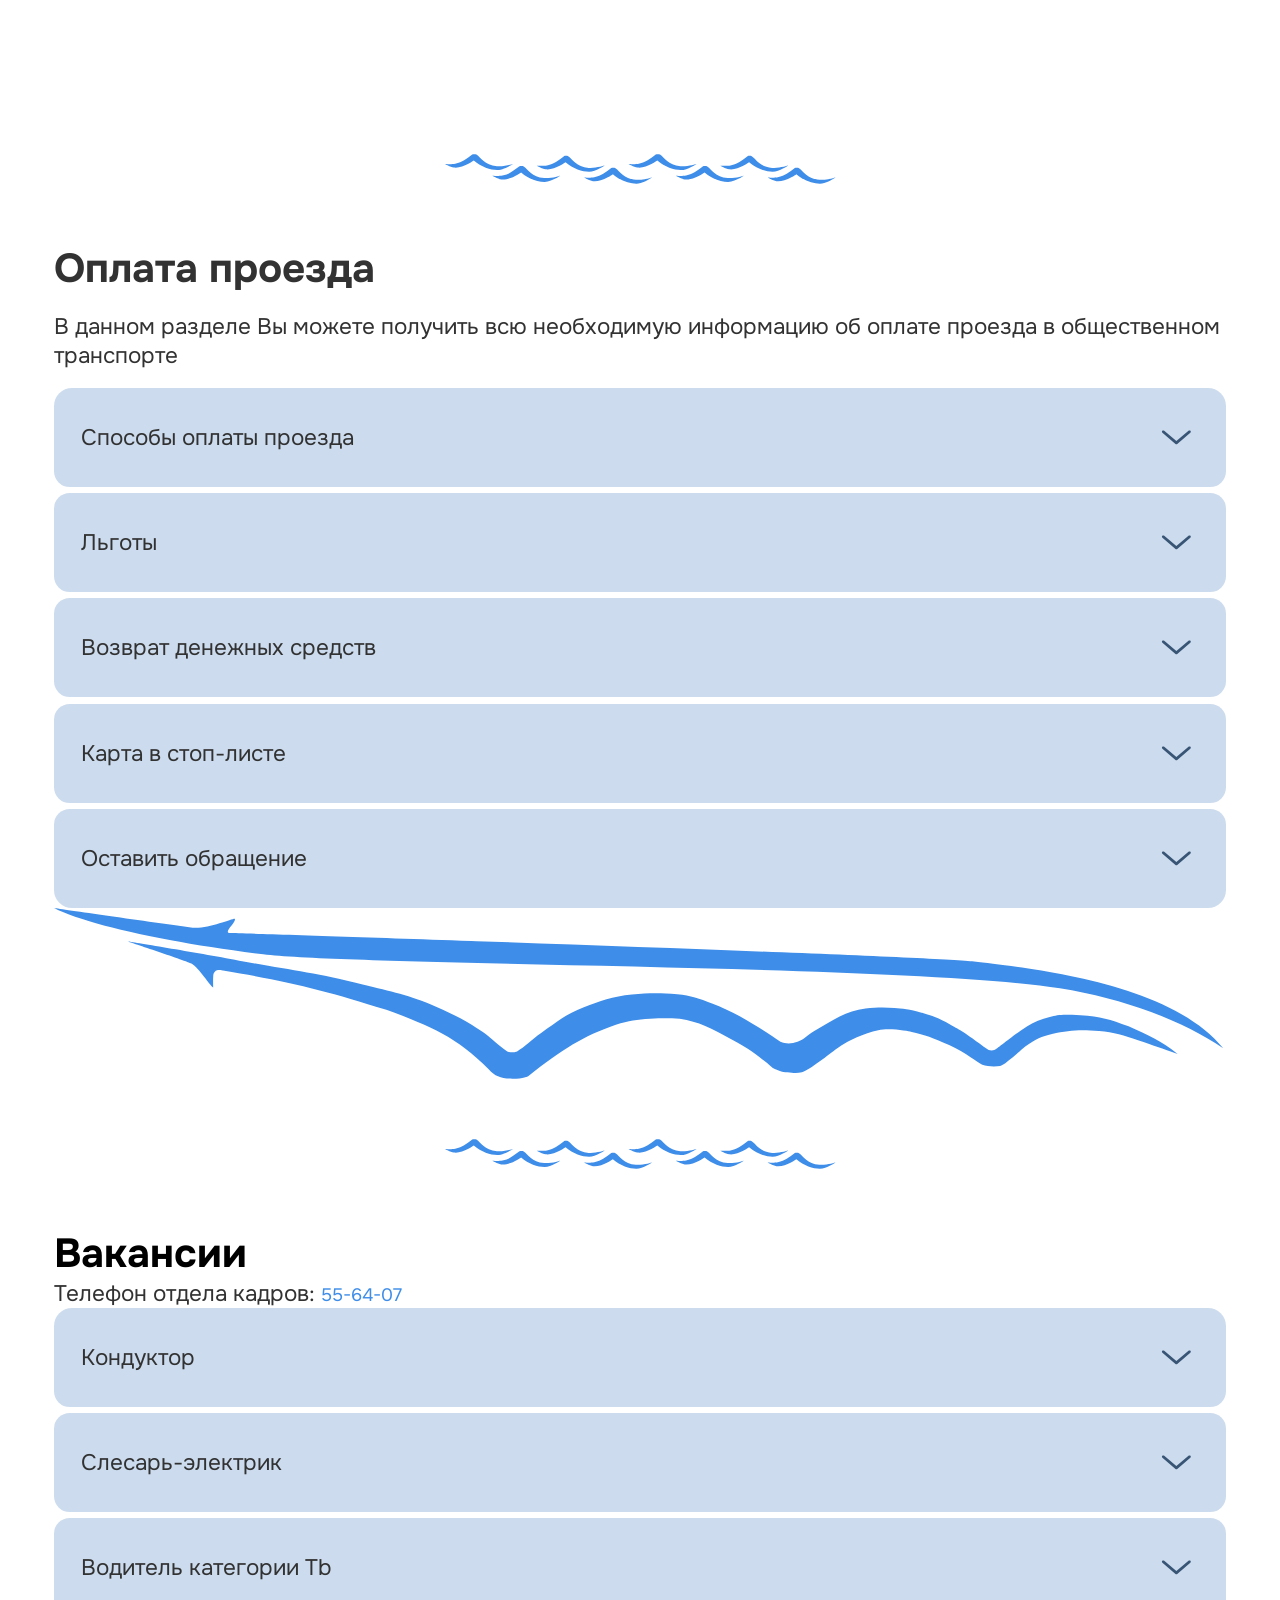
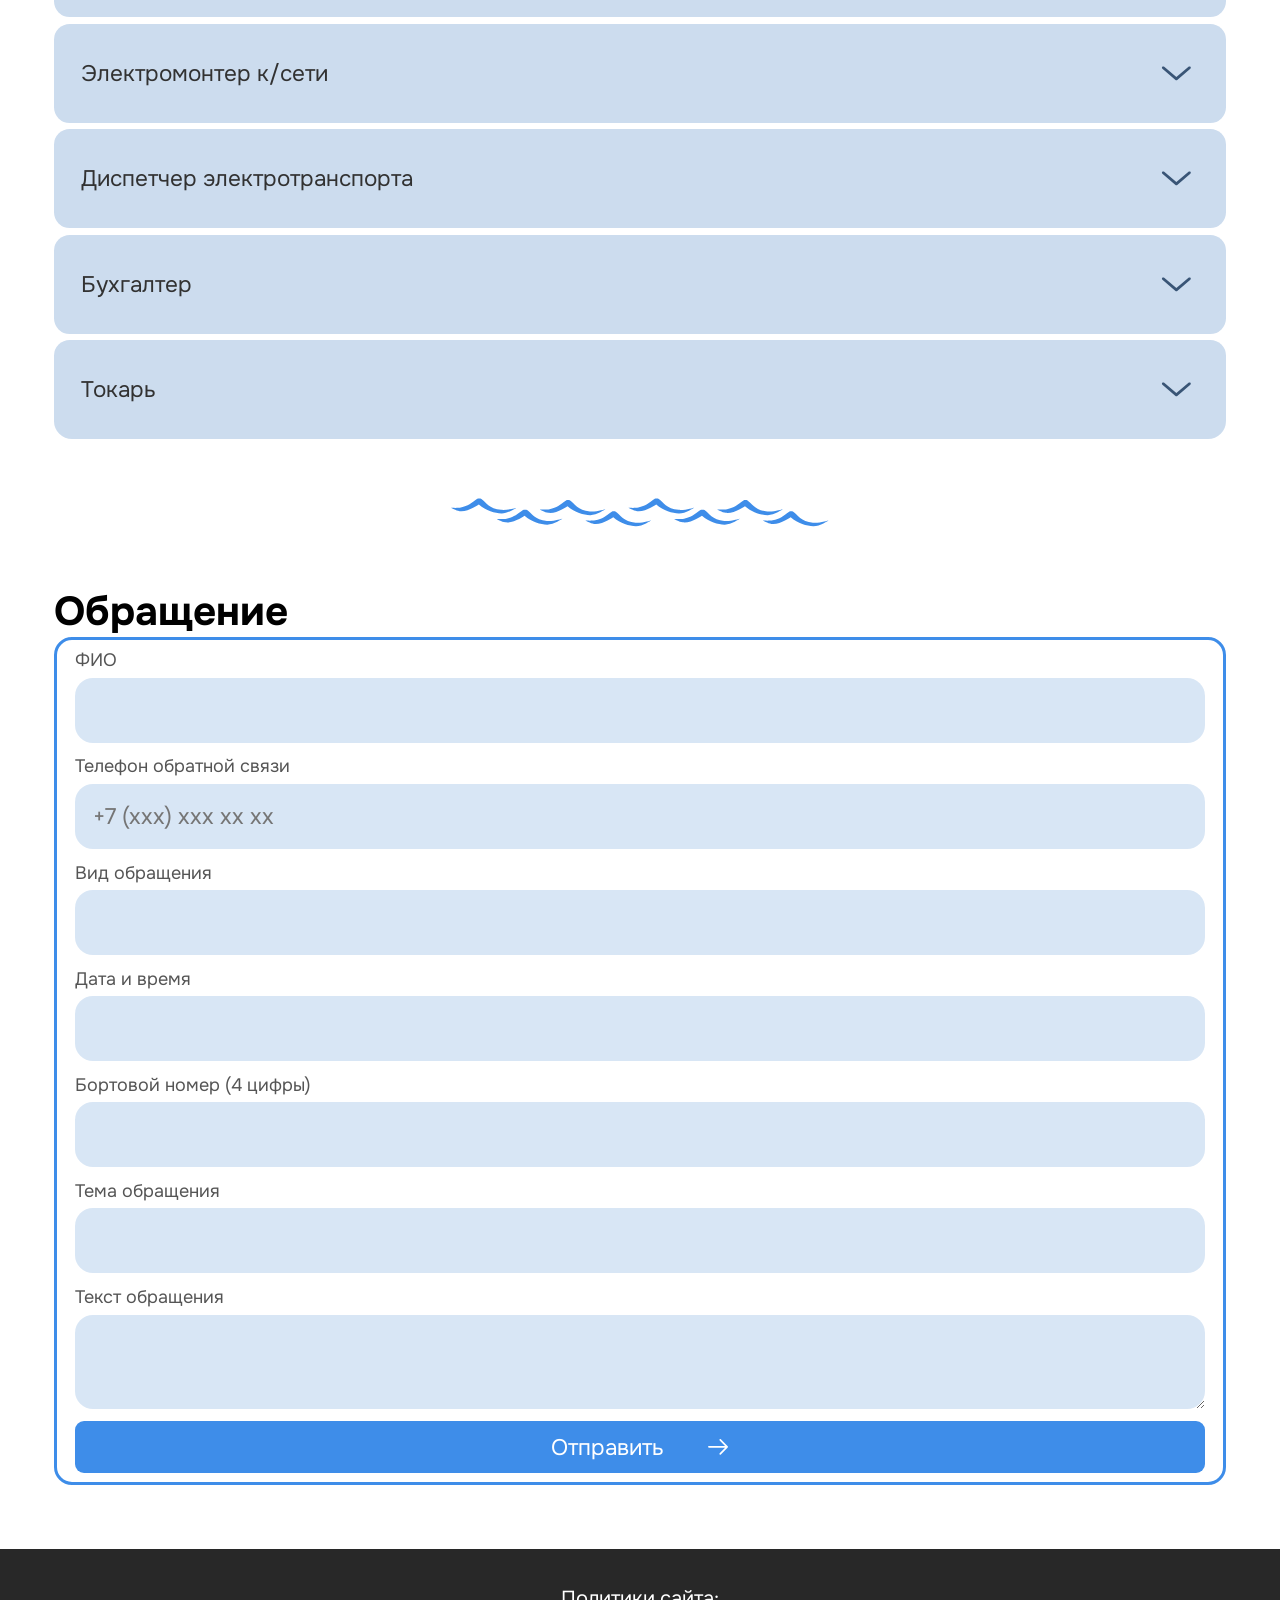
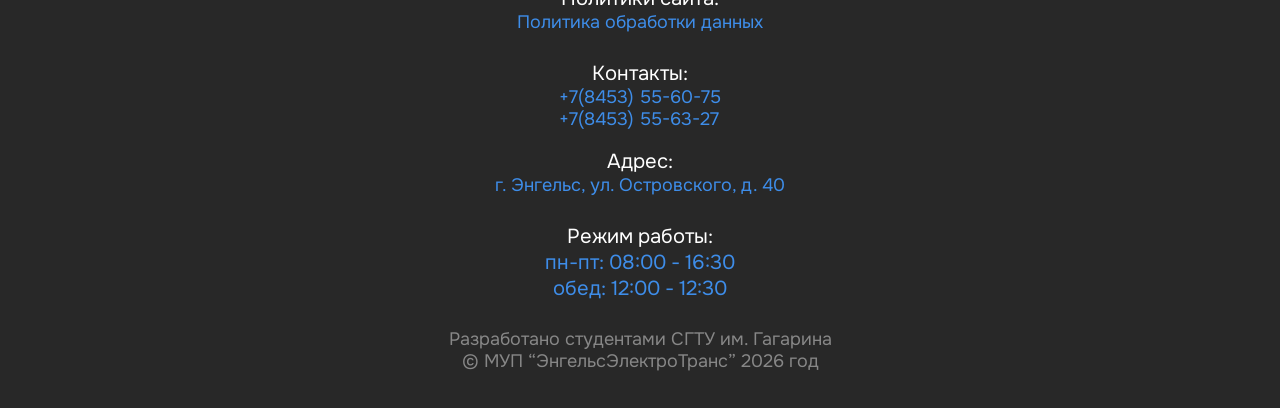
==== commit be7e160c: "Add routes page" ====
--- a/src/index.html
+++ b/src/index.html
@@ -9,7 +9,7 @@
   <body>
     <header>
       <nav>
-        <div class="nav-button"></div>
+        <button class="nav-button" id="previous-button"></button>
         <a href="./index.html" class="logo">
           <img
             class="logo"
--- a/src/assets/styles/style.css
+++ b/src/assets/styles/style.css
@@ -16,6 +16,10 @@
   padding: 0;
 }
 
+section.no-padding {
+  padding: 0;
+}
+
 button {
   border: none;
   background: none;
@@ -50,7 +54,7 @@
 }
 
 .nav-button {
-  width: min(5%, 2.5dvh);
+  width: min(6%, 2.75dvh);
 }
 
 .nav-button img {
@@ -77,57 +81,83 @@
   display: flex;
   flex-direction: column;
   gap: min(4%, 2dvh);
-  height: 91dvh;
   padding: min(6%, 6dvh);
 }
 
 #main-title {
-  height: 47%;
-  display: flex;
+  display: flex;
+  flex-direction: column;
+  align-items: end;
   padding: min(5%, 5dvh) 1%;
-  flex-direction: column;
-}
-
-#main-title p,
+}
+
+#main-title p {
+  font-size: min(3rem, 2.5dvh);
+  font-weight: 300;
+}
+
 #main-title h1 {
-  text-align: end;
-}
-
-#main-title p {
-  font-size: 3rem;
-  font-weight: 300;
-}
-
-#main-title h1 {
-  font-size: 4rem;
+  font-size: min(4rem, 3dvh);
   font-weight: 800;
   color: #3e8de9;
 }
 
 #main-title-background {
+  width: 100%;
   max-height: 46.5%;
 }
 
 #main-title-delimiter {
-  max-height: 13.75%;
+  width: 100%;
+  max-height: 20%;
 }
 
 #main-buttons {
-  height: 53%;
   display: grid;
   grid-template-columns: repeat(2, 1fr);
   grid-template-rows: repeat(3, 1fr);
   gap: min(2dvh, 1dvw);
 }
 
-#main-buttons button {
+#routes-buttons {
+  padding: min(7%, 7dvw);
+  display: grid;
+  grid-template-columns: repeat(2, 1fr);
+  grid-template-rows: auto 1fr;
+  gap: min(2dvw, 2dvh);
+}
+
+#routes-buttons button {
+  padding: min(2%, 1dvh);
+  height: min(13.5dvh, 28.5dvw);
+}
+
+#routes-buttons button:first-child {
+  background-image: linear-gradient(to right, #5eb2ef, #8942f0);
+  padding-block: min(4%, 2dvh);
+  flex-direction: row;
+  grid-column: span 2;
+  height: auto;
+}
+
+#routes-buttons button:first-child p {
+  color: #fff;
+}
+
+#routes-buttons button:first-child img {
+  height: max(77.7%, 2dvw);
+}
+
+#main-buttons button,
+#routes-buttons button {
   padding: min(4%, 1dvh);
   background-color: rgba(210, 210, 210, 0.28);
   border-radius: min(3rem, 2dvh);
   display: flex;
   flex-direction: column;
   justify-content: center;
-  gap: 5%;
+  align-items: center;
+  gap: min(2dvw, 2dvh);
   color: #3f3f3f;
 }
 
@@ -136,14 +166,24 @@
 }
 
 #main-buttons button img {
-  height: max(25%, 2dvw);
+  height: max(25%, 7dvw);
+}
+
+#routes-buttons button img {
+  height: max(20%, 2dvw);
 }
 
 #routes-button {
   grid-column: span 2;
 }
 
+main section:first-child {
+  height: 91dvh;
+}
+
 #main-section {
+  display: grid;
+  grid-template-rows: 56% auto;
   background-image: radial-gradient(
     circle at 125% 35%,
     rgba(112, 157, 207, 0.5),
@@ -152,12 +192,11 @@
 }
 
 footer {
-  height: 50dvh;
   background-color: #282828;
   padding: min(6%, 3dvh) 1%;
-  display: grid;
-  grid-template-rows: auto auto;
-  align-items: center;
+  display: flex;
+  flex-direction: column;
+  gap: min(2dvw, 1dvh);
 }
 
 footer a {
@@ -167,6 +206,7 @@
 #footer-info {
   font-size: min(2rem, 2dvh);
   color: #878787;
+  padding-block: min(2dvw, 1dvh);
 }
 
 #footer-info p {
@@ -175,9 +215,9 @@
 
 #footer-about {
   width: 100%;
-  display: grid;
-  grid-template-rows: repeat(3, auto);
-  gap: min(2%, 1dvh);
+  display: flex;
+  flex-direction: column;
+  gap: min(2dvw, 1dvh);
   color: #fff;
 }
 
@@ -187,14 +227,10 @@
 }
 
 .footer-info-block {
-  display: grid;
-  grid-template-rows: auto auto;
-  justify-content: center;
-  gap: min(10%, 1dvh);
-}
-
-.footer-info-block,
-#footer-about address {
+  display: flex;
+  flex-direction: column;
+  align-items: center;
+  gap: min(2%, 1dvh);
   padding: min(2%, 1dvh);
 }
 
@@ -210,7 +246,7 @@
 }
 
 section h1 {
-  font-size: 5rem;
+  font-size: min(5rem, 4.5dvh);
 }
 
 section p,
@@ -267,9 +303,9 @@
 }
 
 #payment-info-section,
+#about-section,
 #jobs-section {
-  min-height: 91dvh;
-  height: auto;
+  min-height: 90dvh;
 }
 
 #payment-info {
@@ -279,9 +315,59 @@
 }
 
 .tabs-container {
-  display: grid;
-  grid-template-rows: repeat(5, auto);
+  display: flex;
+  flex-direction: column;
   gap: max(0.5dvh, 0.5dvw);
+}
+
+#routes-tabs-wrapper {
+  padding: min(7.5%, 7.5dvh);
+}
+
+.routes-tab {
+  border-style: solid;
+  border-color: rgba(238, 16, 16, 0.5);
+  border-width: max(2px, 0.2dvh);
+  border-radius: min(6.5dvw, 3dvh);
+  background-color: rgba(238, 16, 16, 0.05);
+  padding: min(4%, 2dvh);
+  display: flex;
+  justify-content: space-between;
+  gap: 3.8dvw;
+  height: min(26dvw, 13dvh);
+}
+
+.routes-tab-route {
+  display: flex;
+  gap: min(3.8dvw, 1.8dvh);
+}
+
+.routes-tab-number {
+  padding: min(3.5dvw, 1.5dvh);
+  width: min(26.7dvw, 12.7dvh);
+  display: flex;
+  justify-content: center;
+  align-items: center;
+  background-color: rgba(249, 68, 86, 0.2);
+  border-radius: min(6.5dvw, 3dvh);
+}
+
+.routes-tab-status {
+  display: flex;
+  align-items: center;
+}
+
+.routes-tab-status p {
+  color: #000;
+  font-size: min(3.5rem, 3dvh);
+}
+
+.routes-tab img {
+  width: min(8%, 3dvh);
+}
+
+.inactive {
+  opacity: 0.6;
 }
 
 .tab {
@@ -306,7 +392,7 @@
   display: flex;
   justify-content: space-between;
   align-items: center;
-  padding: min(5%, 2.5dvh) min(6%, 4dvh);
+  padding: min(6%, 3dvh);
 }
 
 .tab-button img {
@@ -323,6 +409,8 @@
   max-height: 0;
   overflow: hidden;
   transition: max-height 0.5s ease-in-out;
+  font-weight: 200;
+  font-size: min(2rem, 2dvh);
 }
 
 .tab.active {
@@ -343,13 +431,7 @@
 }
 
 #request-section {
-  min-height: 91dvh;
-  height: auto;
-}
-
-form,
-fieldset {
-  height: 100%;
+  min-height: 113dvh;
 }
 
 fieldset {
@@ -371,7 +453,8 @@
 }
 
 .input-field label {
-  font-size: min(2.5rem, 2.5dvh);
+  font-size: min(2rem, 2dvh);
+  color: #555555;
 }
 
 .input-field input,
@@ -384,3 +467,7 @@
   font-size: 100%;
   padding: min(4%, 2dvh);
 }
+
+.justify {
+  justify-content: space-between;
+}
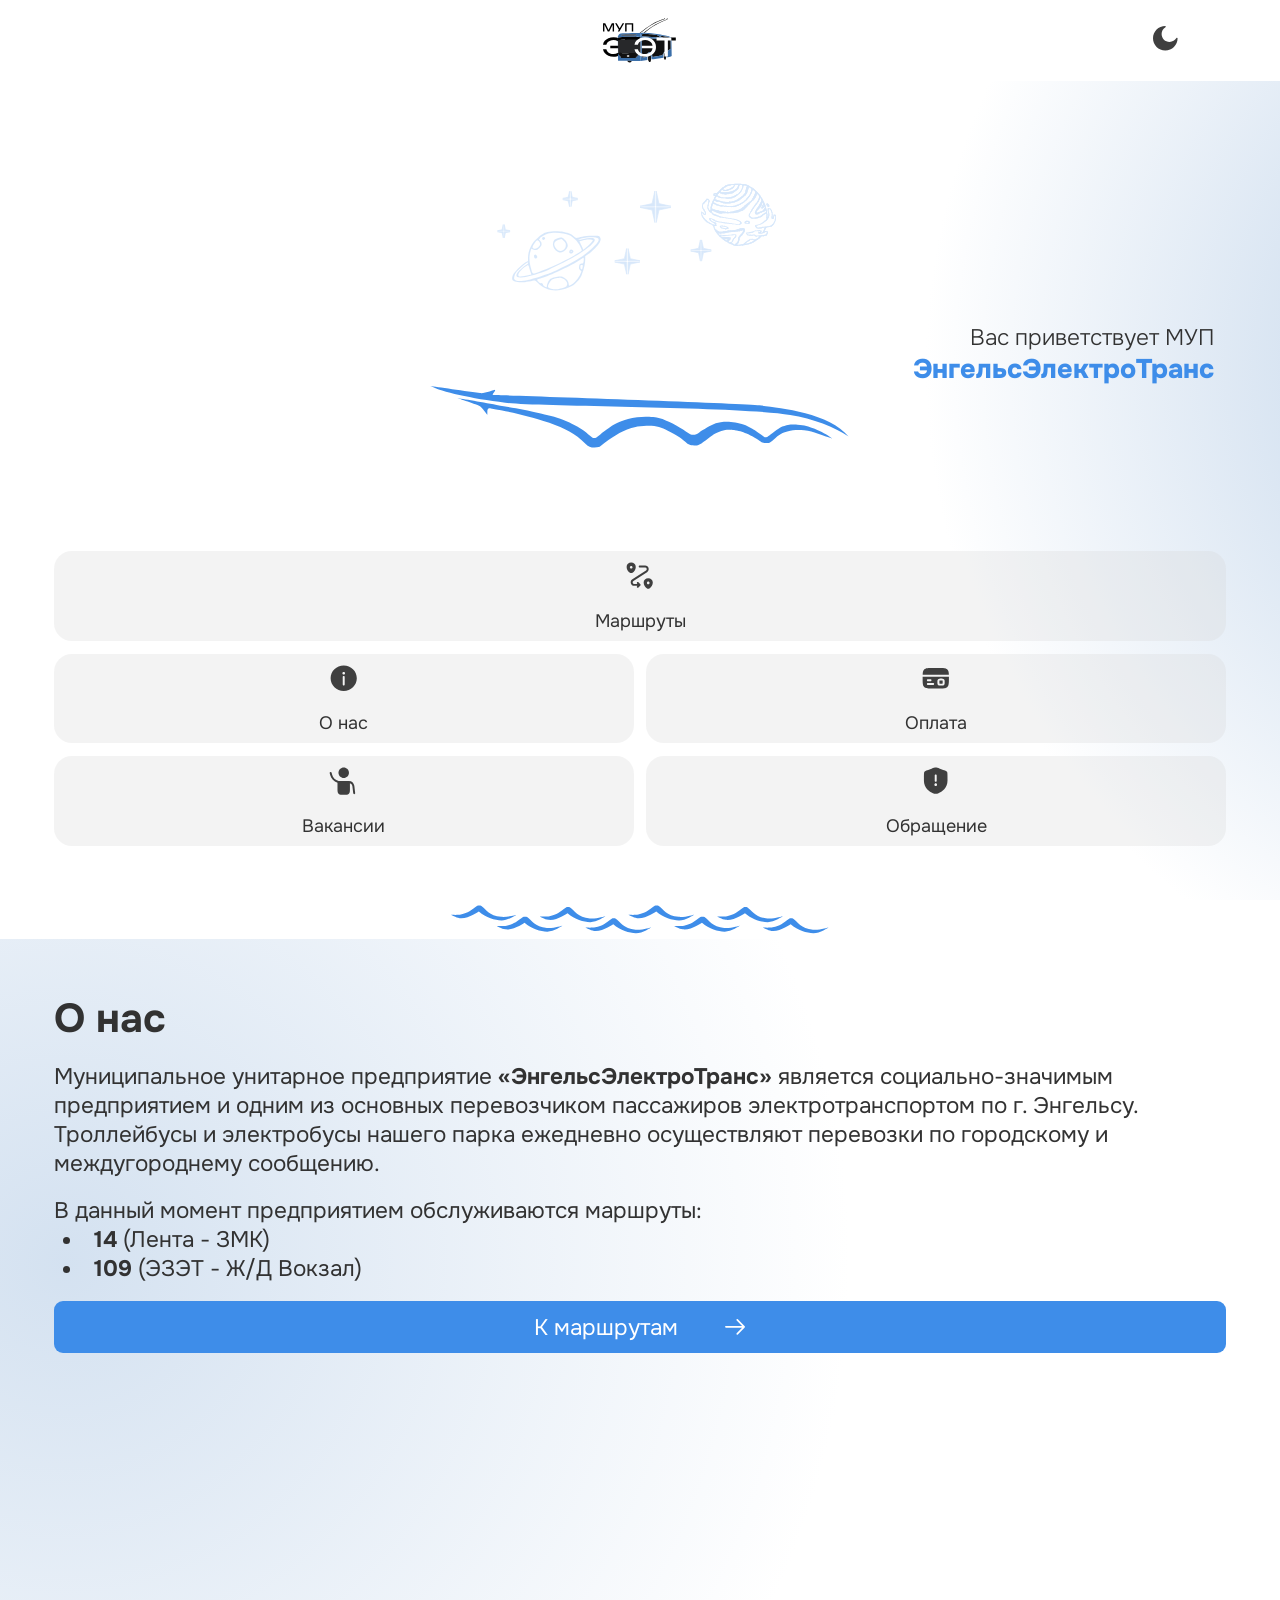
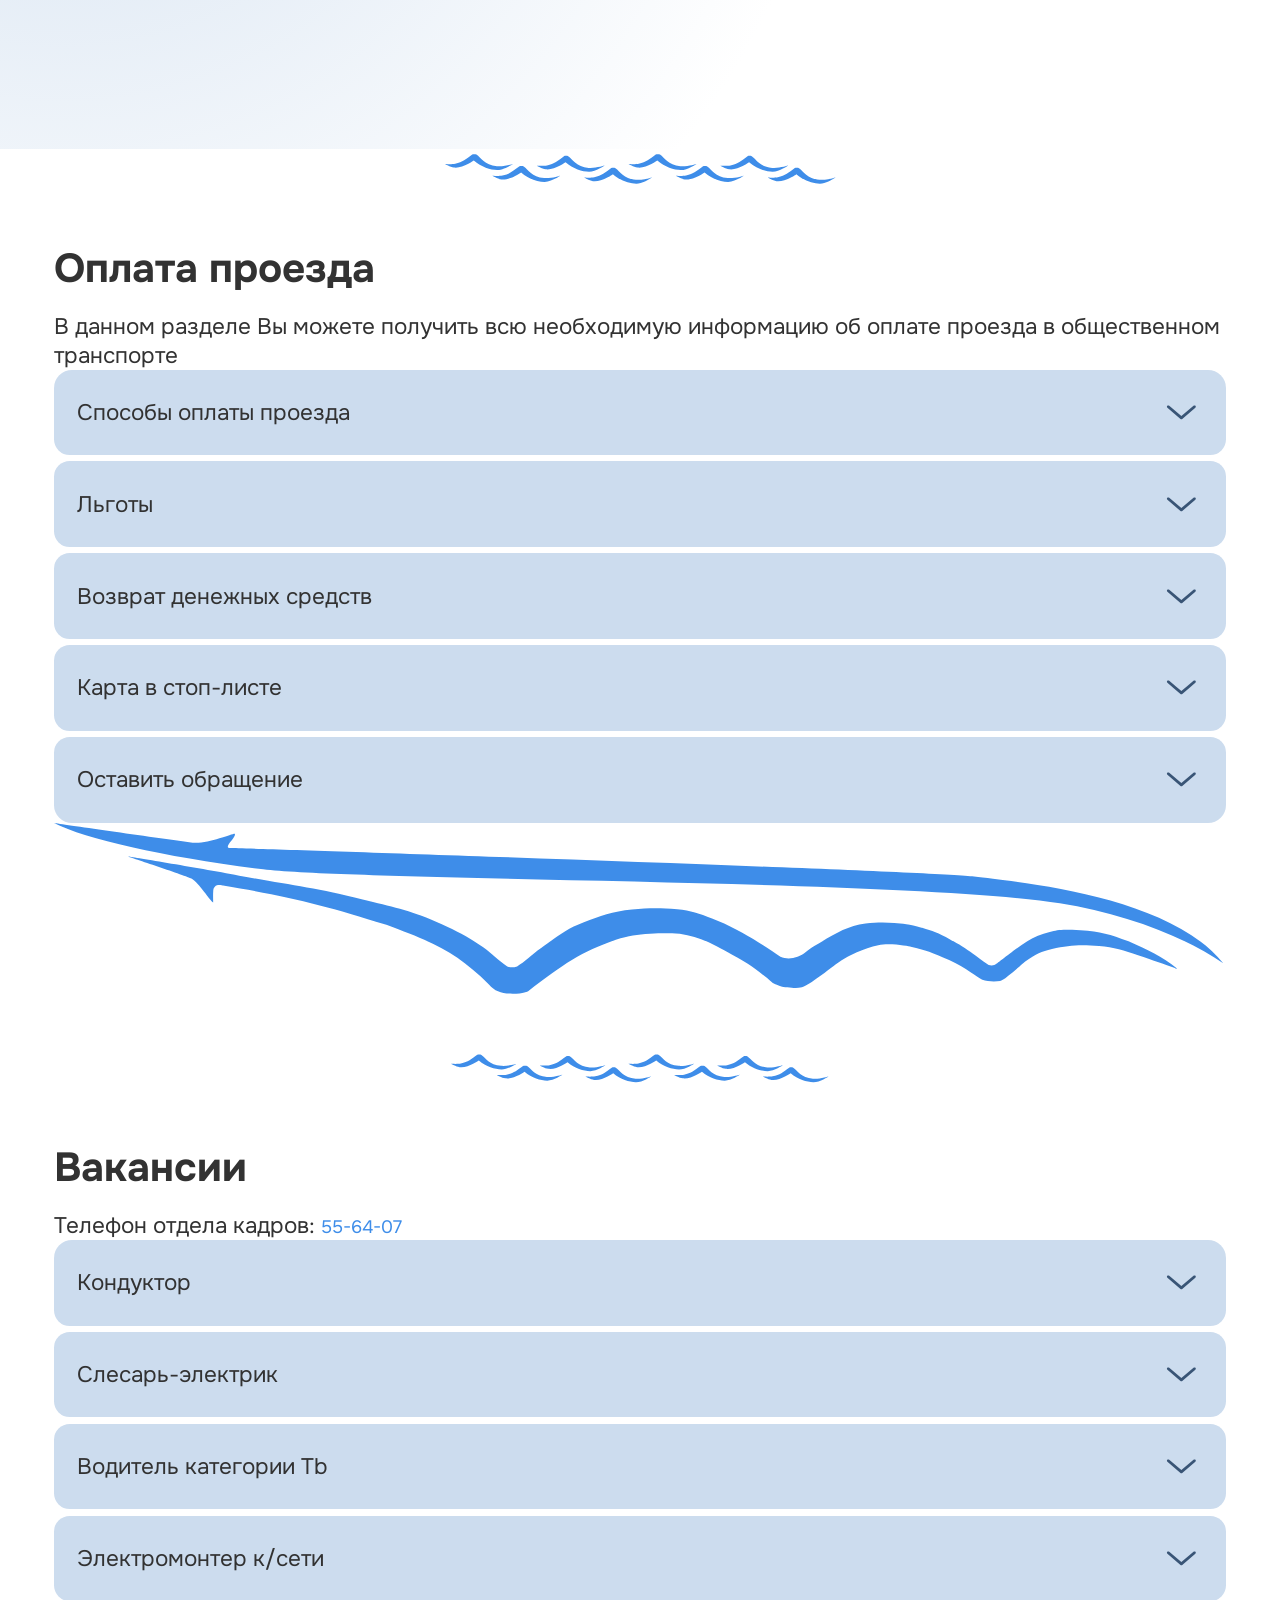
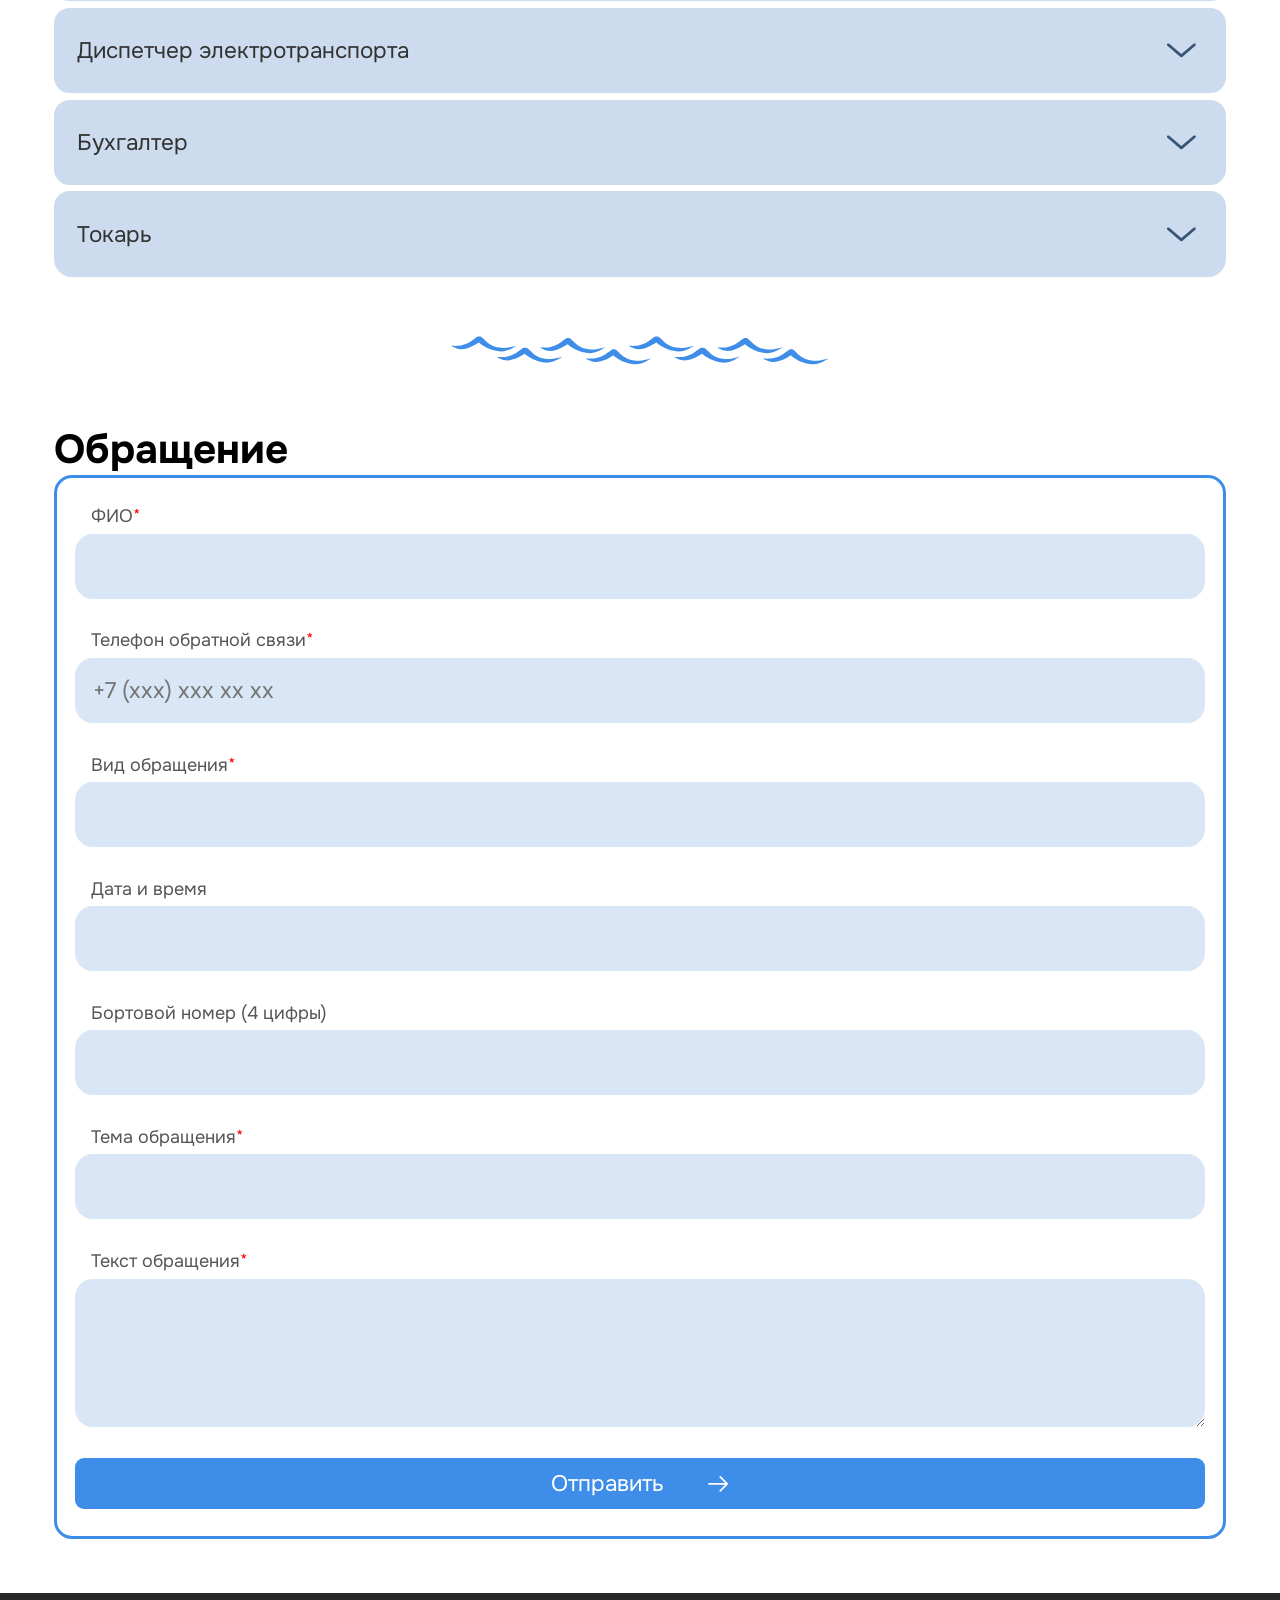
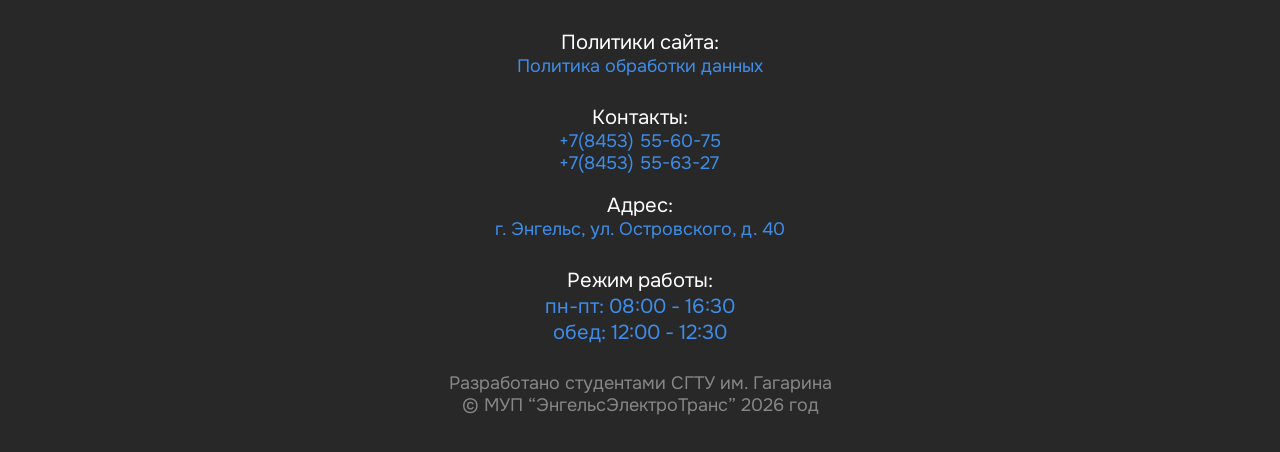
==== commit 78731dec: "Cosmetic changes" ====
--- a/src/index.html
+++ b/src/index.html
@@ -27,7 +27,7 @@
       </nav>
     </header>
     <main>
-      <section class="screen-info" id="main-section">
+      <section class="screen-info" id="index-main-section">
         <div id="main-title">
           <img
             id="main-title-background"
@@ -91,20 +91,7 @@
             <img src="./assets/icons/right-arrow.svg" alt="" />
           </button>
         </div>
-        <div id="about-gallery">
-          <div id="about-gallery-carousel">
-            <img src="./assets/images/example.png" alt="" /><img
-              src="./assets/images/example.png"
-              alt=""
-            /><img src="./assets/images/example.png" alt="" /><img
-              src="./assets/images/example.png"
-              alt=""
-            /><img src="./assets/images/example.png" alt="" /><img
-              src="./assets/images/example.png"
-              alt=""
-            />
-          </div>
-        </div>
+        <div id="about-gallery"></div>
       </section>
       <hr />
       <section class="screen-info" id="payment-info-section">
@@ -160,8 +147,10 @@
       </section>
       <hr />
       <section class="screen-info" id="jobs-section">
-        <h1>Вакансии</h1>
-        <p>Телефон отдела кадров: <a href="tel:556407">55-64-07</a></p>
+        <div id="jobs-info">
+          <h1>Вакансии</h1>
+          <p>Телефон отдела кадров: <a href="tel:556407">55-64-07</a></p>
+        </div>
         <div class="tabs-container">
           <div class="tab">
             <button class="tab-button">
@@ -218,19 +207,22 @@
             <p class="tab-text"></p>
           </div>
         </div>
+        <div></div>
       </section>
       <hr />
       <section class="screen-info" id="request-section">
         <h1>Обращение</h1>
         <form action="">
           <fieldset>
-            <div class="input-field">
-              <label for="request-name">ФИО</label>
+            <div class="input-block">
+              <label for="request-name" class="required">ФИО</label>
               <input type="text" id="request-name" />
             </div>
 
-            <div class="input-field">
-              <label for="request-phone">Телефон обратной связи</label>
+            <div class="input-block">
+              <label for="request-phone" class="required"
+                >Телефон обратной связи</label
+              >
               <input
                 type="text"
                 id="request-phone"
@@ -238,35 +230,38 @@
               />
             </div>
 
-            <div class="input-field">
-              <label for="request-type">Вид обращения</label>
+            <div class="input-block">
+              <label for="request-type" class="required">Вид обращения</label>
               <input type="text" id="request-type" />
             </div>
 
-            <div class="input-field">
+            <div class="input-block">
               <label for="request-datetime">Дата и время</label>
               <input type="text" id="request-datetime" />
             </div>
 
-            <div class="input-field">
+            <div class="input-block">
               <label for="request-number">Бортовой номер (4 цифры)</label>
               <input type="text" id="request-number" />
             </div>
 
-            <div class="input-field">
-              <label for="request-subject">Тема обращения</label>
+            <div class="input-block">
+              <label for="request-subject" class="required"
+                >Тема обращения</label
+              >
               <input type="text" id="request-subject" />
             </div>
 
-            <div class="input-field">
-              <label for="request-text">Текст обращения</label>
+            <div class="input-block">
+              <label for="request-text" class="required">Текст обращения</label>
               <textarea name="" id="request-text"></textarea>
             </div>
-
-            <button>
-              Отправить
-              <img src="./assets/icons/right-arrow.svg" alt="" />
-            </button>
+            <div class="input-block">
+              <button>
+                Отправить
+                <img src="./assets/icons/right-arrow.svg" alt="" />
+              </button>
+            </div>
           </fieldset>
         </form>
       </section>
@@ -306,6 +301,23 @@
       </div>
     </footer>
 
-    <script src="./assets/scripts/indexScript.js"></script>
+    <!--Opening info tabs-->
+    <script>
+      const tabButtons = document.querySelectorAll(".tab button");
+
+      tabButtons.forEach((button) => {
+        button.addEventListener("click", () => {
+          if (button.parentElement.classList.contains("active")) {
+            button.nextElementSibling.style.maxHeight = `0px`;
+            button.nextElementSibling.style.paddingBlock = `0px`;
+          } else {
+            button.nextElementSibling.style.paddingBlock = `min(2.5dvw, 1dvh)`;
+            button.nextElementSibling.style.maxHeight = `calc(${button.nextElementSibling.scrollHeight}px + 2*min(2.5dvw, 1dvh))`;
+          }
+
+          button.parentElement.classList.toggle("active");
+        });
+      });
+    </script>
   </body>
 </html>
--- a/src/assets/styles/style.css
+++ b/src/assets/styles/style.css
@@ -181,7 +181,7 @@
   height: 91dvh;
 }
 
-#main-section {
+#index-main-section {
   display: grid;
   grid-template-rows: 56% auto;
   background-image: radial-gradient(
@@ -191,6 +191,194 @@
   );
 }
 
+#route-main-section {
+  --section-main-color: #a7aa0f;
+  --section-secondary-color: #f2f3c8;
+
+  padding: min(7dvw, 3dvh) min(4.5dvw, 2dvh);
+  display: flex;
+  flex-direction: column;
+  gap: min(5.5dvw, 3dvh);
+  min-height: 91dvh;
+  height: auto;
+}
+
+#route-about {
+  padding: min(1dvw, 0.5dvh);
+  display: flex;
+  justify-content: space-between;
+  align-items: center;
+}
+
+#route-about .routes-tab-number {
+  color: var(--section-main-color);
+  background-color: var(--section-secondary-color);
+  border-color: var(--section-main-color);
+  border-width: min(0.5dvw, 0.25dvh);
+  border-style: solid;
+}
+
+#route-data {
+  display: flex;
+  flex-direction: column;
+  align-items: end;
+}
+
+#route-data p:first-child {
+  color: #000;
+  font-size: min(6dvw, 3dvh);
+  font-weight: 700;
+}
+
+#route-data p:last-child {
+  color: #6c737b;
+  font-size: min(3.5dvw, 1.7dvh);
+  font-weight: 500;
+}
+
+#route-price,
+#route-schedule,
+#route-map {
+  display: flex;
+  flex-direction: column;
+  align-items: center;
+  padding: min(2dvw, 1dvh);
+  gap: min(2dvw, 1dvh);
+}
+
+#route-price > p:first-child,
+#route-schedule > p:first-child,
+#route-map > p:first-child {
+  font-size: min(4.5dvw, 2dvh);
+  color: #000;
+  font-weight: 500;
+}
+
+#route-map > p:last-child {
+  font-size: min(3.5dvw, 1.5dvh);
+  color: #878787;
+}
+
+#route-schedule table {
+  width: 100%;
+}
+
+#price-frame {
+  display: grid;
+  grid-template-columns: auto auto;
+  gap: min(0.5dvw, 0.25dvh);
+  width: 100%;
+  background-color: var(--section-main-color);
+  border-color: var(--section-main-color);
+  border-width: min(0.5dvw, 0.25dvh);
+  border-style: solid;
+  border-radius: min(5.5dvw, 3dvh);
+}
+
+.price {
+  display: flex;
+  flex-direction: column;
+  align-items: center;
+  padding: min(3.5dvw, 1.5dvh) min(2dvw, 1dvh);
+  background-color: var(--section-secondary-color);
+}
+
+.price:first-child {
+  border-radius: min(5.5dvw, 3dvh) 0 0 min(5.5dvw, 3dvh);
+}
+
+.price:last-child {
+  border-radius: 0 min(5.5dvw, 3dvh) min(5.5dvw, 3dvh) 0;
+}
+
+.price p,
+#route-price a {
+  color: var(--section-main-color);
+}
+
+#route-price a {
+  font-weight: 600;
+}
+
+#route-price a img {
+  width: min(2dvw, 1dvh);
+}
+
+.price p:first-child {
+  font-size: min(4.5dvw, 2dvh);
+  font-weight: 500;
+}
+
+.price p:last-child {
+  font-size: min(10.5dvw, 5dvh);
+  font-weight: 800;
+}
+
+table {
+  border-spacing: 0;
+  color: var(--section-main-color);
+}
+
+th,
+td {
+  background-color: var(--section-secondary-color);
+  border-style: solid;
+  border-color: var(--section-main-color);
+  border-width: min(0.5dvw, 0.25dvh);
+}
+
+th:first-child,
+td:first-child {
+  padding: min(2dvw, 1dvh) min(4dvw, 2dvh);
+  text-align: left;
+}
+
+th:not(:first-child),
+td:not(:first-child) {
+  border-left: 0;
+  padding: min(2dvw, 1dvh);
+  text-align: center;
+}
+
+th,
+tr:not(:last-child) td {
+  border-bottom: 0;
+}
+
+tr th,
+tr td {
+  font-weight: 600;
+}
+
+tr th {
+  font-size: min(4dvw, 2dvh);
+}
+
+tr td {
+  font-size: min(3.5dvw, 2dvh);
+}
+
+tr.active td {
+  background-color: var(--section-main-color);
+  color: var(--section-secondary-color);
+}
+
+thead tr th:first-child {
+  border-top-left-radius: min(5.5dvw, 3dvh);
+}
+
+thead tr th:last-child {
+  border-top-right-radius: min(5.5dvw, 3dvh);
+}
+
+tbody tr:last-child td:first-child {
+  border-bottom-left-radius: min(5.5dvw, 3dvh);
+}
+
+tbody tr:last-child td:last-child {
+  border-bottom-right-radius: min(5.5dvw, 3dvh);
+}
+
 footer {
   background-color: #282828;
   padding: min(6%, 3dvh) 1%;
@@ -243,6 +431,14 @@
 #payment-info-section,
 #jobs-section {
   justify-content: space-between;
+}
+
+#about-section {
+  background-image: radial-gradient(
+    circle at 5% 40%,
+    rgba(112, 157, 207, 0.3),
+    #fff 60%
+  );
 }
 
 section h1 {
@@ -308,9 +504,10 @@
   min-height: 90dvh;
 }
 
-#payment-info {
-  display: grid;
-  grid-template-rows: repeat(3, auto);
+#payment-info,
+#jobs-info {
+  display: flex;
+  flex-direction: column;
   gap: 2dvh;
 }
 
@@ -325,11 +522,15 @@
 }
 
 .routes-tab {
+  --tab-fill-color: 238, 16, 16;
+  --tab-number-text-color: 196, 61, 75;
+  --tab-number-background-color: 249, 68, 86;
+
   border-style: solid;
-  border-color: rgba(238, 16, 16, 0.5);
+  border-color: rgba(var(--tab-fill-color), 0.5);
   border-width: max(2px, 0.2dvh);
   border-radius: min(6.5dvw, 3dvh);
-  background-color: rgba(238, 16, 16, 0.05);
+  background-color: rgba(var(--tab-fill-color), 0.05);
   padding: min(4%, 2dvh);
   display: flex;
   justify-content: space-between;
@@ -348,8 +549,11 @@
   display: flex;
   justify-content: center;
   align-items: center;
-  background-color: rgba(249, 68, 86, 0.2);
+  background-color: rgba(var(--tab-number-background-color), 0.2);
+  color: rgb(var(--tab-number-text-color));
   border-radius: min(6.5dvw, 3dvh);
+  font-size: min(9.5dvw, 4.5dvh);
+  font-weight: 700;
 }
 
 .routes-tab-status {
@@ -375,6 +579,7 @@
   border-radius: min(1.75rem, 1.75dvh);
   position: relative;
   transition: background-color 0.5s ease-in-out;
+  padding: min(2.5dvw, 1dvh) min(5dvw, 2.5dvh);
 }
 
 .tab:first-child {
@@ -392,7 +597,7 @@
   display: flex;
   justify-content: space-between;
   align-items: center;
-  padding: min(6%, 3dvh);
+  padding-block: min(2.75dvw, 1.25dvh);
 }
 
 .tab-button img {
@@ -408,7 +613,9 @@
   padding-inline: min(6%, 4dvh);
   max-height: 0;
   overflow: hidden;
-  transition: max-height 0.5s ease-in-out;
+  transition:
+    max-height 0.5s ease-in-out,
+    padding-block 0.5s ease-in-out;
   font-weight: 200;
   font-size: min(2rem, 2dvh);
 }
@@ -428,10 +635,6 @@
 
 .tab.active img {
   transform: rotate(180deg);
-}
-
-#request-section {
-  min-height: 113dvh;
 }
 
 fieldset {
@@ -442,22 +645,29 @@
   border-style: solid;
   border-width: max(3px, 0.25dvh);
   border-radius: min(3rem, 2dvh);
-  padding: min(2%, 1dvh) min(4%, 2dvh);
+  padding: min(4dvw, 2dvh) min(2dvw, 1dvh);
   gap: min(2dvh, 1dvw);
 }
 
-.input-field {
-  display: grid;
-  grid-template-rows: repeat(2, auto);
+.input-block {
+  display: flex;
+  flex-direction: column;
   gap: min(1dvh, 0.5dvw);
-}
-
-.input-field label {
+  padding: min(2dvw, 1dvh);
+}
+
+.input-block label {
+  padding-inline-start: 1rem;
   font-size: min(2rem, 2dvh);
   color: #555555;
 }
 
-.input-field input,
+.required::after {
+  content: "*";
+  color: #ff0000;
+}
+
+.input-block input,
 textarea {
   background-color: #d8e6f5;
   border-width: 0;
@@ -468,6 +678,19 @@
   padding: min(4%, 2dvh);
 }
 
+textarea {
+  min-height: min(35dvw, 16.5dvh);
+}
+
 .justify {
   justify-content: space-between;
 }
+
+iframe {
+  width: 100%;
+  height: min(60dvw, 28.5dvh);
+  border: var(--section-main-color);
+  border-width: min(0.6dvw, 0.3dvh);
+  border-style: solid;
+  border-radius: min(5.5dvw, 3dvh);
+}
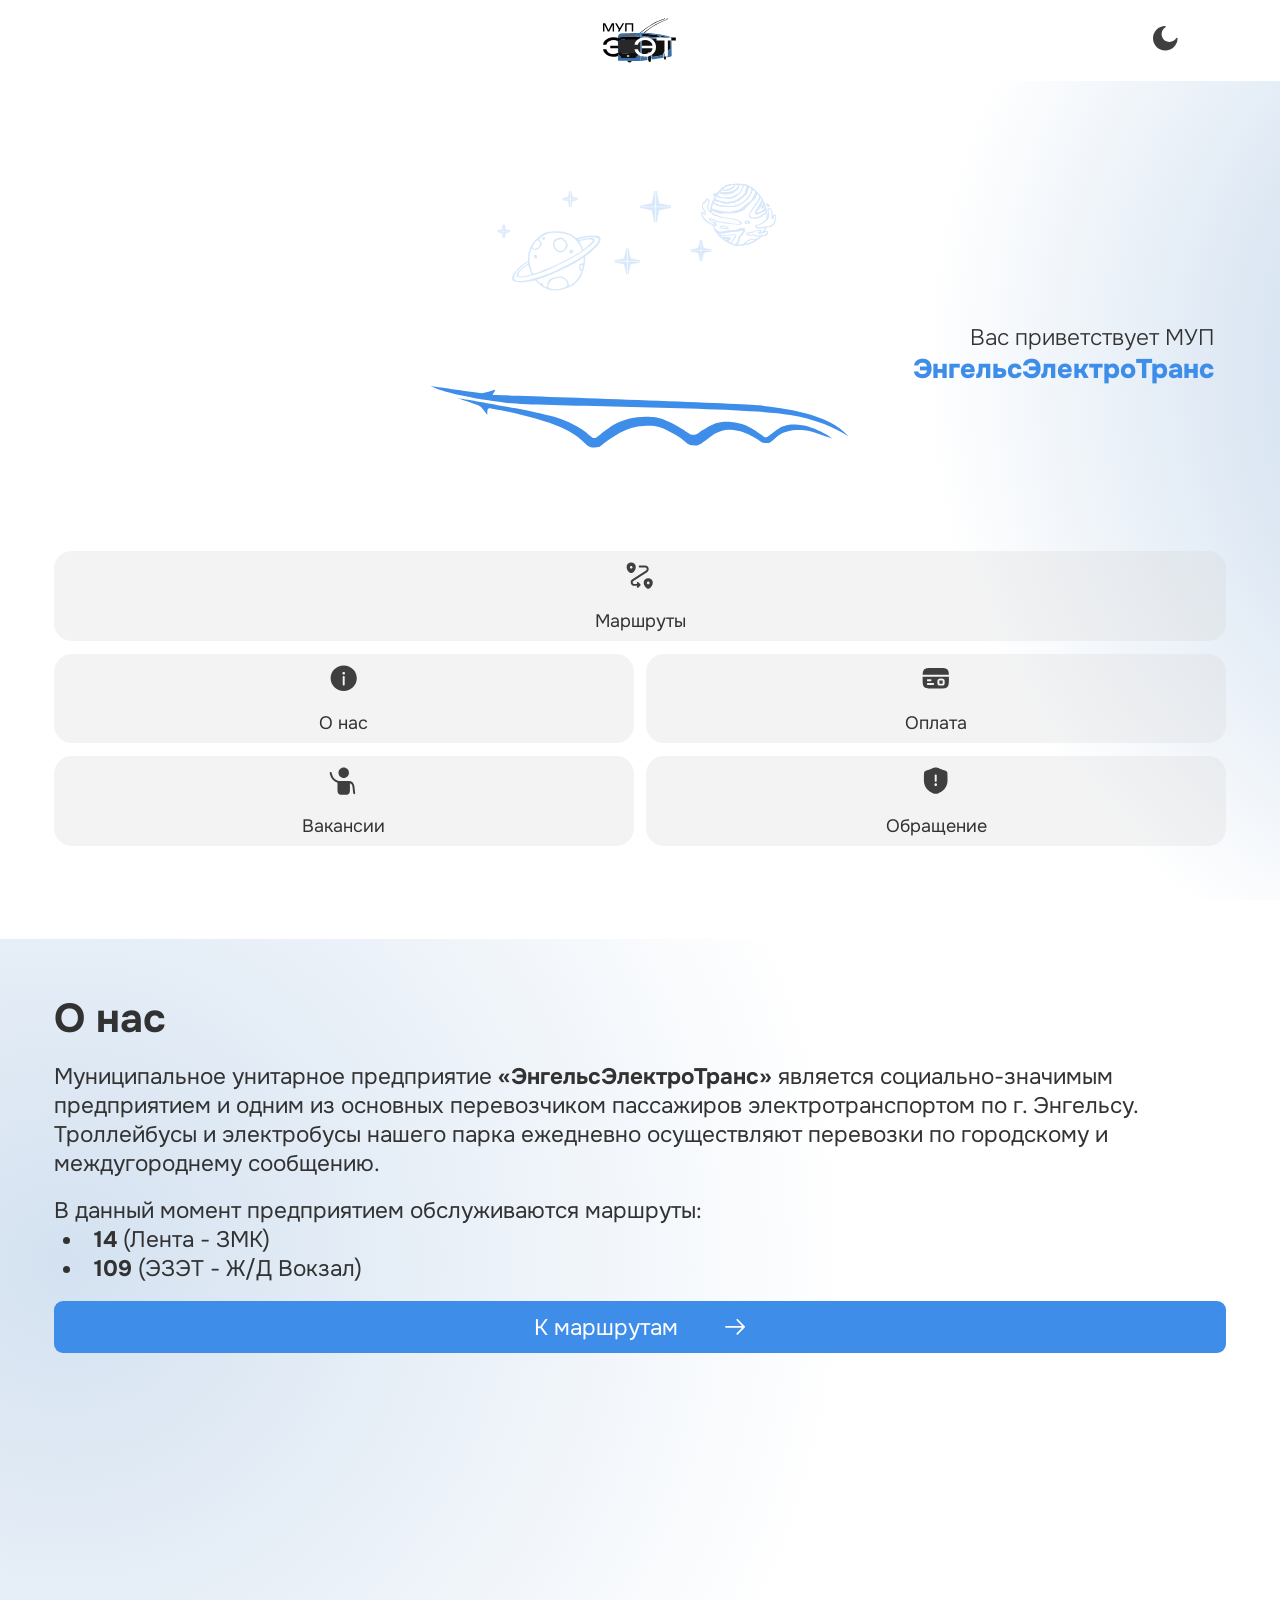
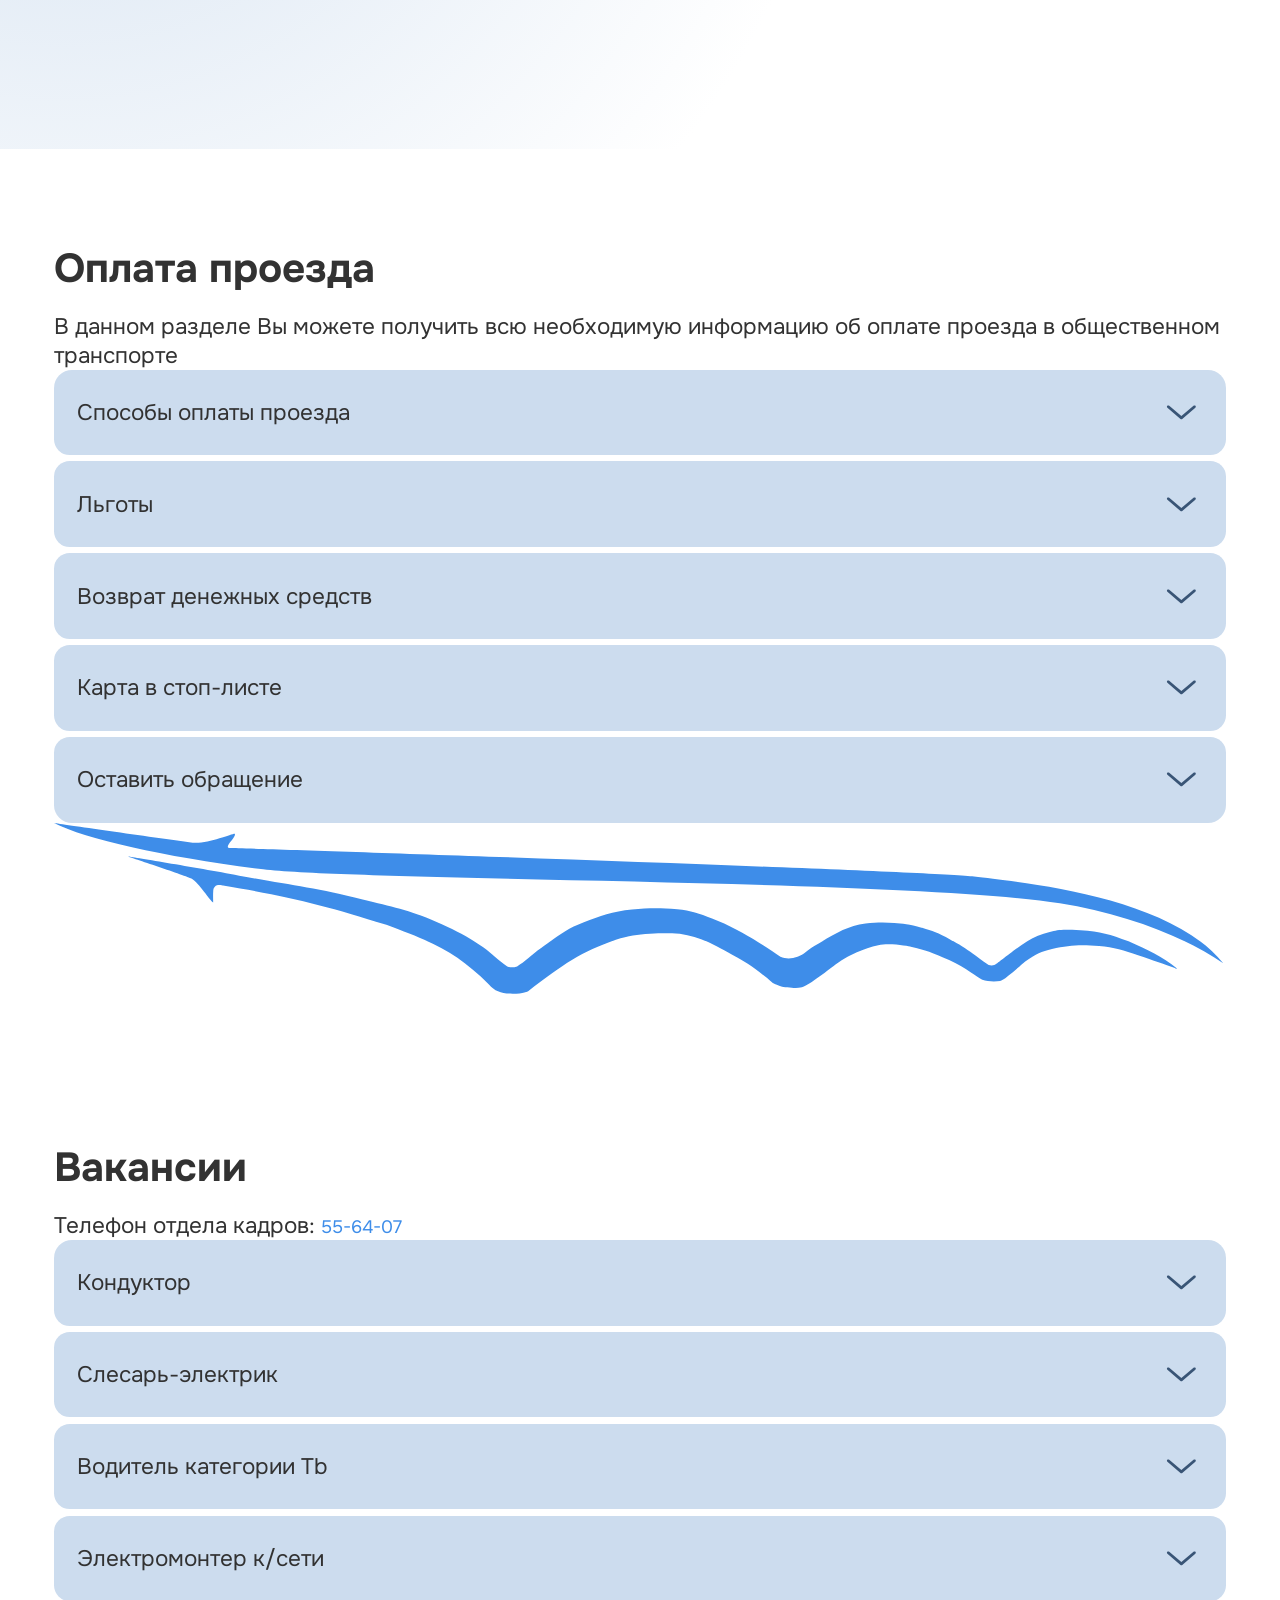
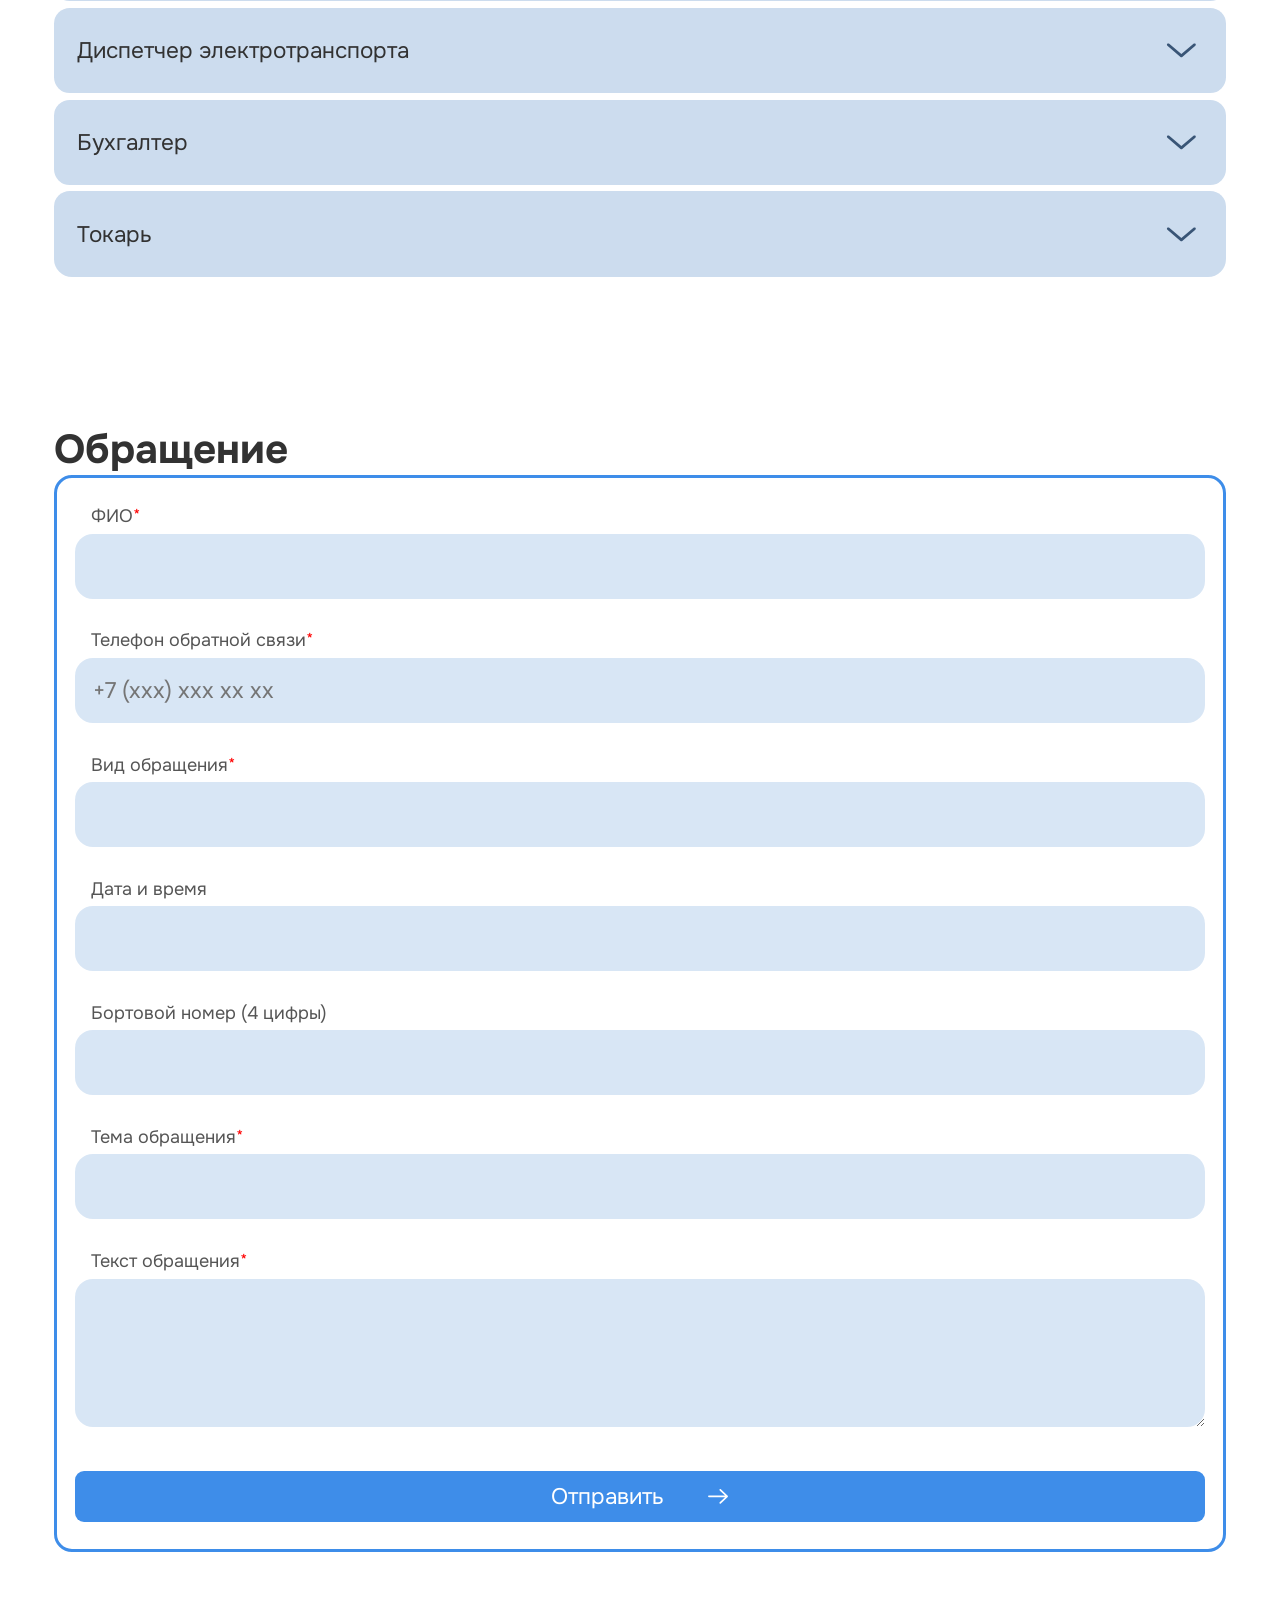
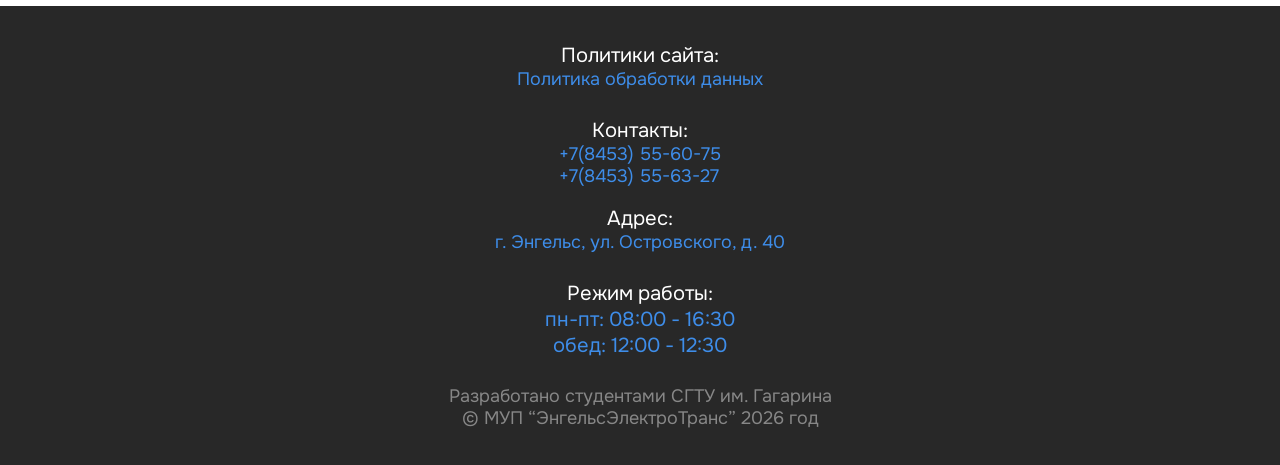
==== commit eb6cec4d: "Add header sticky, start dark theme" ====
--- a/src/index.html
+++ b/src/index.html
@@ -1,6 +1,6 @@
 <!doctype html>
 
-<html lang="ru">
+<html lang="ru" theme="light">
   <head>
     <meta charset="utf-8" />
     <title></title>
@@ -211,7 +211,7 @@
       </section>
       <hr />
       <section class="screen-info" id="request-section">
-        <h1>Обращение</h1>
+        <div><h1>Обращение</h1></div>
         <form action="">
           <fieldset>
             <div class="input-block">
@@ -256,6 +256,9 @@
               <label for="request-text" class="required">Текст обращения</label>
               <textarea name="" id="request-text"></textarea>
             </div>
+
+            <div class="g-recaptcha"></div>
+
             <div class="input-block">
               <button>
                 Отправить
@@ -303,10 +306,16 @@
 
     <!--Opening info tabs-->
     <script>
+      function autoResize(element) {
+        element.style.height = "auto";
+        element.style.height = `${element.scrollHeight}px`;
+      }
+
       const tabButtons = document.querySelectorAll(".tab button");
+      const textarea = document.getElementsByTagName("textarea")[0];
 
       tabButtons.forEach((button) => {
-        button.addEventListener("click", () => {
+        button.addEventListener("click", function () {
           if (button.parentElement.classList.contains("active")) {
             button.nextElementSibling.style.maxHeight = `0px`;
             button.nextElementSibling.style.paddingBlock = `0px`;
@@ -318,6 +327,10 @@
           button.parentElement.classList.toggle("active");
         });
       });
+
+      textarea.addEventListener("input", function () {
+        autoResize(this);
+      });
     </script>
   </body>
 </html>
--- a/src/assets/styles/style.css
+++ b/src/assets/styles/style.css
@@ -6,7 +6,12 @@
   font-display: fallback;
 }
 
-:root {
+@font-face {
+  font-family: "Eet Route";
+  src: url("../fonts/eet_route.ttf") format("truetype");
+  font-style: normal;
+  font-weight: 100 900;
+  font-display: fallback;
 }
 
 * {
@@ -16,6 +21,32 @@
   padding: 0;
 }
 
+[theme="light"] {
+  --background-color: #fff;
+  --main-text-color: #323232;
+  --buttons-text-color: #fff;
+  --tab-backround-color: #ccdcee;
+  --active-tab-text-color: #fff;
+  --input-background-color: #d8e6f5;
+  --footer-background-color: #282828;
+  --label-text-color: #555555;
+}
+
+[theme="dark"] {
+  --background-color: #252525;
+  --main-text-color: #fff;
+  --buttons-text-color: #252525;
+  --tab-backround-color: #424e5c;
+  --active-tab-text-color: #252525;
+  --input-background-color: #4c5866;
+  --footer-background-color: #000;
+  --label-text-color: #d0d0d0;
+}
+
+body {
+  background-color: var(--background-color);
+}
+
 section.no-padding {
   padding: 0;
 }
@@ -37,8 +68,12 @@
 }
 
 header {
+  position: sticky;
+  top: 0;
+  z-index: 1;
   height: min(9dvh, 19dvw);
   width: 100%;
+  background-color: var(--background-color);
 }
 
 nav {
@@ -70,10 +105,6 @@
 
 hr {
   border: none;
-  background-image: url("../images/divider.svg");
-  background-repeat: no-repeat;
-  background-size: contain;
-  background-position: center center;
   height: min(3.25dvh, 4.5rem);
 }
 
@@ -151,7 +182,7 @@
 #main-buttons button,
 #routes-buttons button {
   padding: min(4%, 1dvh);
-  background-color: rgba(210, 210, 210, 0.28);
+  background-color: rgb(210 210 210 / 0.28);
   border-radius: min(3rem, 2dvh);
   display: flex;
   flex-direction: column;
@@ -186,14 +217,14 @@
   grid-template-rows: 56% auto;
   background-image: radial-gradient(
     circle at 125% 35%,
-    rgba(112, 157, 207, 0.5),
-    #fff 40%
+    rgb(112 157 207 / 0.5),
+    var(--background-color) 40%
   );
 }
 
 #route-main-section {
-  --section-main-color: #a7aa0f;
-  --section-secondary-color: #f2f3c8;
+  --section-accent-color: 211 216 0;
+  --section-secondary-color: rgb(var(--section-accent-color) / 0.2);
 
   padding: min(7dvw, 3dvh) min(4.5dvw, 2dvh);
   display: flex;
@@ -211,9 +242,9 @@
 }
 
 #route-about .routes-tab-number {
-  color: var(--section-main-color);
+  color: rgb(var(--section-accent-color));
   background-color: var(--section-secondary-color);
-  border-color: var(--section-main-color);
+  border-color: rgb(var(--section-accent-color));
   border-width: min(0.5dvw, 0.25dvh);
   border-style: solid;
 }
@@ -264,27 +295,26 @@
 }
 
 #price-frame {
-  display: grid;
-  grid-template-columns: auto auto;
-  gap: min(0.5dvw, 0.25dvh);
-  width: 100%;
-  background-color: var(--section-main-color);
-  border-color: var(--section-main-color);
+  display: flex;
+  width: 100%;
+  background-color: var(--section-secondary-color);
+  border-color: rgb(var(--section-accent-color));
   border-width: min(0.5dvw, 0.25dvh);
   border-style: solid;
   border-radius: min(5.5dvw, 3dvh);
 }
 
 .price {
+  flex: auto;
   display: flex;
   flex-direction: column;
   align-items: center;
   padding: min(3.5dvw, 1.5dvh) min(2dvw, 1dvh);
-  background-color: var(--section-secondary-color);
 }
 
 .price:first-child {
   border-radius: min(5.5dvw, 3dvh) 0 0 min(5.5dvw, 3dvh);
+  border-right: rgb(var(--section-accent-color)) min(0.5dvw, 0.25dvh) solid;
 }
 
 .price:last-child {
@@ -293,7 +323,7 @@
 
 .price p,
 #route-price a {
-  color: var(--section-main-color);
+  color: rgb(var(--section-accent-color));
 }
 
 #route-price a {
@@ -316,14 +346,14 @@
 
 table {
   border-spacing: 0;
-  color: var(--section-main-color);
+  color: rgb(var(--section-accent-color));
 }
 
 th,
 td {
   background-color: var(--section-secondary-color);
   border-style: solid;
-  border-color: var(--section-main-color);
+  border-color: rgb(var(--section-accent-color));
   border-width: min(0.5dvw, 0.25dvh);
 }
 
@@ -359,7 +389,7 @@
 }
 
 tr.active td {
-  background-color: var(--section-main-color);
+  background-color: rgb(var(--section-accent-color));
   color: var(--section-secondary-color);
 }
 
@@ -380,7 +410,7 @@
 }
 
 footer {
-  background-color: #282828;
+  background-color: var(--footer-background-color);
   padding: min(6%, 3dvh) 1%;
   display: flex;
   flex-direction: column;
@@ -436,8 +466,8 @@
 #about-section {
   background-image: radial-gradient(
     circle at 5% 40%,
-    rgba(112, 157, 207, 0.3),
-    #fff 60%
+    rgb(112 157 207 / 0.3),
+    var(--background-color) 60%
   );
 }
 
@@ -450,7 +480,7 @@
 section button,
 section div {
   font-size: min(2.5rem, 2.5dvh);
-  color: #323232;
+  color: var(--main-text-color);
 }
 
 #about-text {
@@ -470,7 +500,7 @@
   padding: min(5%, 1.25dvh) min(4%, 1dvh);
   background-color: #3e8de9;
   border-radius: min(1.5rem, 1dvh);
-  color: #fff;
+  color: var(--buttons-text-color);
   display: flex;
   justify-content: center;
   align-items: center;
@@ -527,10 +557,10 @@
   --tab-number-background-color: 249, 68, 86;
 
   border-style: solid;
-  border-color: rgba(var(--tab-fill-color), 0.5);
+  border-color: rgb(var(--tab-fill-color) / 0.5);
   border-width: max(2px, 0.2dvh);
   border-radius: min(6.5dvw, 3dvh);
-  background-color: rgba(var(--tab-fill-color), 0.05);
+  background-color: rgb(var(--tab-fill-color) / 0.05);
   padding: min(4%, 2dvh);
   display: flex;
   justify-content: space-between;
@@ -549,9 +579,11 @@
   display: flex;
   justify-content: center;
   align-items: center;
-  background-color: rgba(var(--tab-number-background-color), 0.2);
+  background-color: rgb(var(--tab-number-background-color) / 0.2);
   color: rgb(var(--tab-number-text-color));
   border-radius: min(6.5dvw, 3dvh);
+  font-family: "Eet Route", "Arial", sans-serif;
+  letter-spacing: 10%;
   font-size: min(9.5dvw, 4.5dvh);
   font-weight: 700;
 }
@@ -575,7 +607,7 @@
 }
 
 .tab {
-  background-color: #ccdcee;
+  background-color: var(--tab-backround-color);
   border-radius: min(1.75rem, 1.75dvh);
   position: relative;
   transition: background-color 0.5s ease-in-out;
@@ -626,7 +658,7 @@
 
 .tab.active button p,
 .tab.active p {
-  color: #fff;
+  color: var(--active-tab-text-color);
 }
 
 .tab.active button p {
@@ -659,7 +691,7 @@
 .input-block label {
   padding-inline-start: 1rem;
   font-size: min(2rem, 2dvh);
-  color: #555555;
+  color: var(--label-text-color);
 }
 
 .required::after {
@@ -669,7 +701,7 @@
 
 .input-block input,
 textarea {
-  background-color: #d8e6f5;
+  background-color: var(--input-background-color);
   border-width: 0;
   border-radius: min(3rem, 2dvh);
   min-height: 5.5dvh;
@@ -689,7 +721,7 @@
 iframe {
   width: 100%;
   height: min(60dvw, 28.5dvh);
-  border: var(--section-main-color);
+  border: rgb(var(--section-accent-color));
   border-width: min(0.6dvw, 0.3dvh);
   border-style: solid;
   border-radius: min(5.5dvw, 3dvh);
